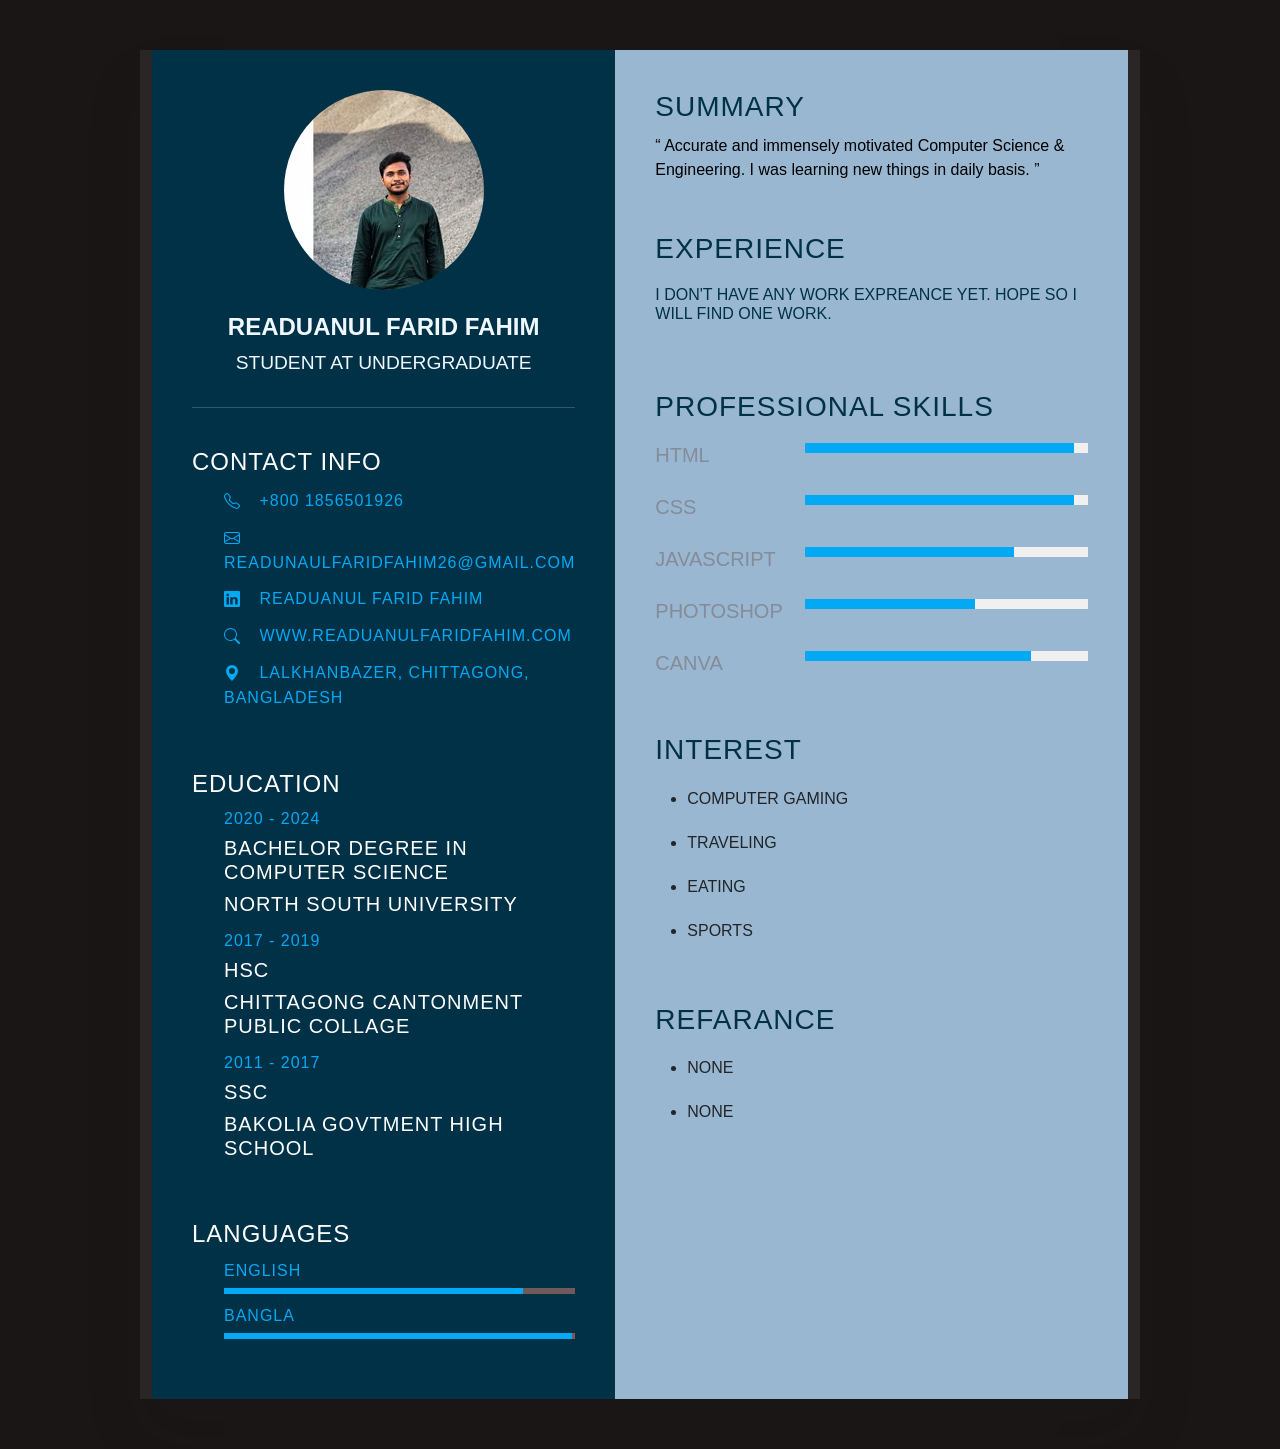
==== CV/CV.html @ 4722f087 "Add files via upload" ====
<!DOCTYPE html>
<html lang="en">

<head>
    <meta charset="UTF-8">
    <meta http-equiv="X-UA-Compatible" content="IE=edge">
    <meta name="viewport" content="width=device-width, initial-scale=1.0">




    <title>CV</title>
    <link href="https://cdn.jsdelivr.net/npm/bootstrap@5.2.0-beta1/dist/css/bootstrap.min.css" rel="stylesheet"
        integrity="sha384-0evHe/X+R7YkIZDRvuzKMRqM+OrBnVFBL6DOitfPri4tjfHxaWutUpFmBp4vmVor" crossorigin="anonymous">


    <link rel="stylesheet" type="text/css" href="Cv.css">



</head>

<body>
    <div class="container">
        <div class="left_side">
            <div class="profileText">
                <div class="imgBx">
                    <img src="rsz_12img_20210526_130032_017.jpg">
                </div>
                <h3>Readuanul Farid Fahim<br><span>Student at Undergraduate </span></h3>
            </div>
            <div class="contactInfo">
                <h4 class="title"> Contact Info</h4>
                <ul>
                    <li>
                        <span class="icon"><svg xmlns="http://www.w3.org/2000/svg" width="16" height="16"
                                fill="currentColor" class="bi bi-telephone" viewBox="0 0 16 16">
                                <path
                                    d="M3.654 1.328a.678.678 0 0 0-1.015-.063L1.605 2.3c-.483.484-.661 1.169-.45 1.77a17.568 17.568 0 0 0 4.168 6.608 17.569 17.569 0 0 0 6.608 4.168c.601.211 1.286.033 1.77-.45l1.034-1.034a.678.678 0 0 0-.063-1.015l-2.307-1.794a.678.678 0 0 0-.58-.122l-2.19.547a1.745 1.745 0 0 1-1.657-.459L5.482 8.062a1.745 1.745 0 0 1-.46-1.657l.548-2.19a.678.678 0 0 0-.122-.58L3.654 1.328zM1.884.511a1.745 1.745 0 0 1 2.612.163L6.29 2.98c.329.423.445.974.315 1.494l-.547 2.19a.678.678 0 0 0 .178.643l2.457 2.457a.678.678 0 0 0 .644.178l2.189-.547a1.745 1.745 0 0 1 1.494.315l2.306 1.794c.829.645.905 1.87.163 2.611l-1.034 1.034c-.74.74-1.846 1.065-2.877.702a18.634 18.634 0 0 1-7.01-4.42 18.634 18.634 0 0 1-4.42-7.009c-.362-1.03-.037-2.137.703-2.877L1.885.511z" />
                            </svg>
                        </span>
                        <span class="text">+800 1856501926</span>
                    </li>
                    <li>
                        <span class="icon"><svg xmlns="http://www.w3.org/2000/svg" width="16" height="16"
                                fill="currentColor" class="bi bi-envelope" viewBox="0 0 16 16">
                                <path
                                    d="M0 4a2 2 0 0 1 2-2h12a2 2 0 0 1 2 2v8a2 2 0 0 1-2 2H2a2 2 0 0 1-2-2V4Zm2-1a1 1 0 0 0-1 1v.217l7 4.2 7-4.2V4a1 1 0 0 0-1-1H2Zm13 2.383-4.708 2.825L15 11.105V5.383Zm-.034 6.876-5.64-3.471L8 9.583l-1.326-.795-5.64 3.47A1 1 0 0 0 2 13h12a1 1 0 0 0 .966-.741ZM1 11.105l4.708-2.897L1 5.383v5.722Z" />
                            </svg></span>
                        <span class="text">readunaulfaridfahim26@gmail.com</span>
                    </li>
                    <li>
                        <span class="icon"><svg xmlns="http://www.w3.org/2000/svg" width="16" height="16"
                                fill="currentColor" class="bi bi-linkedin" viewBox="0 0 16 16">
                                <path
                                    d="M0 1.146C0 .513.526 0 1.175 0h13.65C15.474 0 16 .513 16 1.146v13.708c0 .633-.526 1.146-1.175 1.146H1.175C.526 16 0 15.487 0 14.854V1.146zm4.943 12.248V6.169H2.542v7.225h2.401zm-1.2-8.212c.837 0 1.358-.554 1.358-1.248-.015-.709-.52-1.248-1.342-1.248-.822 0-1.359.54-1.359 1.248 0 .694.521 1.248 1.327 1.248h.016zm4.908 8.212V9.359c0-.216.016-.432.08-.586.173-.431.568-.878 1.232-.878.869 0 1.216.662 1.216 1.634v3.865h2.401V9.25c0-2.22-1.184-3.252-2.764-3.252-1.274 0-1.845.7-2.165 1.193v.025h-.016a5.54 5.54 0 0 1 .016-.025V6.169h-2.4c.03.678 0 7.225 0 7.225h2.4z" />
                            </svg></span>
                        <span class="text">Readuanul Farid Fahim</span>
                    </li>
                    <li>
                        <span class="icon"><svg xmlns="http://www.w3.org/2000/svg" width="16" height="16"
                                fill="currentColor" class="bi bi-search" viewBox="0 0 16 16">
                                <path
                                    d="M11.742 10.344a6.5 6.5 0 1 0-1.397 1.398h-.001c.03.04.062.078.098.115l3.85 3.85a1 1 0 0 0 1.415-1.414l-3.85-3.85a1.007 1.007 0 0 0-.115-.1zM12 6.5a5.5 5.5 0 1 1-11 0 5.5 5.5 0 0 1 11 0z" />
                            </svg></span>
                        <span class="text">www.ReaduanulFaridFahim.com</span>
                    </li>
                    <li>
                        <span class="icon"><svg xmlns="http://www.w3.org/2000/svg" width="16" height="16"
                                fill="currentColor" class="bi bi-geo-alt-fill" viewBox="0 0 16 16">
                                <path
                                    d="M8 16s6-5.686 6-10A6 6 0 0 0 2 6c0 4.314 6 10 6 10zm0-7a3 3 0 1 1 0-6 3 3 0 0 1 0 6z" />
                            </svg></span>
                        <span class="text">LalkhanBazer, Chittagong, Bangladesh </span>
                    </li>
                </ul>
            </div>
            <div class="contactInfo education">
                <h4 class="title">Education</h4>
                <ul>
                    <li>
                        <h6>2020 - 2024</h6>
                        <h5>Bachelor Degree in Computer Science</h5>
                        <h5>North South University </h5>
                    </li>
                    <li>
                        <h6>2017 - 2019</h6>
                        <h5>HSC</h5>
                        <h5>Chittagong Cantonment Public Collage </h5>
                    </li>
                    <li>
                        <h6>2011 - 2017</h6>
                        <h5>SSC</h5>
                        <h5>Bakolia Govtment High School </h5>
                    </li>
                </ul>
            </div>

            <div class="contactInfo language">
                <h4 class="title">Languages</h4>
                <ul>
                    <li>
                        <span class="text">English</span>
                        <span class="percent">
                            <div style="width: 85%;"></div>
                        </span>
                    </li>
                    <li>
                        <span class="text">Bangla</span>
                        <span class="percent">
                            <div style="width: 99%;"></div>
                        </span>
                    </li>
                </ul>
            </div>
        </div>

        <div class="Right_side">
        <div class="about">
            <h3 class="title2">Summary</h3>
            <p>“ Accurate and immensely motivated Computer Science & Engineering. I was learning new things in daily basis. ”</p>
        </div>
        <div class="about">
            <h3 class="title2">Experience</h3>
            <div class="box">
                <div class="year_company">
                    <h6>I don't have any work expreance yet. Hope so i will find one work.</h6>
                    <h6></h6>
                    <p></p>
                </div>
            </div>
        </div>
        <div class="about skills">
            <h3 class="title2"> Professional Skills</h3>
            <div class="box">
                <h5>HTML</h5>
                <div class="percent">
                    <div style="width: 95%;"></div>
                </div>
            </div>
            <div class="box">
                <h5>CSS</h5>
                <div class="percent">
                    <div style="width: 95%;"></div>
                </div>
            </div>
            <div class="box">
                <h5>Javascript</h5>
                <div class="percent">
                    <div style="width: 74%;"></div>
                </div>
            </div>
            <div class="box">
                <h5>Photoshop</h5>
                <div class="percent">
                    <div style="width: 60%;"></div>
                </div>
            </div>
            <div class="box">
                <h5>Canva</h5>
                <div class="percent">
                    <div style="width: 80%;"></div>
                </div>
            </div>
        </div>

        <div class="about interest"> 
            <h3 class="title2">interest</h3>
            <ul>
                <li>Computer Gaming</li>
                <li>Traveling</li>
                <li>Eating</li>
                <li>Sports</li>
            </ul>

        </div>

        <div class="refarence">
            <h3 class="title2"> Refarance</h3>
            <ul>
                <li>none</li>
                <li>none</li>
            </ul>
        </div>

    </div>

    </div>
    </div>
</body>

</html>
---- CV/Cv.css ----
body{
    margin: 0;
    padding: auto;
    box-sizing: border-box;
    font-family: Arial, Helvetica, sans-serif;

    background-color: rgb(26, 22, 22);
    display: flex;
    justify-content: center;
    align-items: center;
    min-height: 100vh;
}
.container{
position: relative;
width: 100%;
max-width: 1000px;
min-height: 1000px ;
background-color: rgb(42, 38, 38);
margin: 50px; 
display:grid;
grid-template-columns: 1fr 2fr;
box-shadow: 0 35px 55px rgba(36, 34, 34, 0.1);

}
.container .left_side{
position: relative;
background: #003147;
padding: 40px;
}
.profileText{
    position: relative;
    display: flex;
    flex-direction: column;
    align-items: center;
    padding-bottom: 20px;
    border-bottom: 1px solid  rgba(255,255,255,0.2);
}
.profileText .imgBx{
position: relative;
width: 200px;
height: 200px;
border-radius: 50%;
overflow: hidden;
}
.profileText .imgBx rsz_12img_20210526_130032_017{

position: absolute;
top: 0;
left: 0;
width: 100%;
height: 100%;
object-fit: cover;
}
.profileText h3 {
    color: aliceblue;
    font-size: 1.5em;
    margin-top: 20px;
    text-transform: uppercase;
    text-align: center;
    font-weight: 600;
    line-height: 1.4em;
}
.profileText h3 span {
    font-size: 0.8em;
    font-weight: 300;

}
.contactInfo{
   padding-top: 40px;
   text-transform: uppercase ;
   letter-spacing: 1px;
   margin-bottom: 20px;
   color: white; 
}
.contactInfo ul {
    position: relative;
}
.contactInfo ul li{
    position: relative;
    list-style: none;
    margin: 10px 0 ;
    cursor: pointer;
}
.contactInfo ul li .icon{
    display: inline-block;
    width: 30px;
    font-size: 18px;
    color: #03a9f4 ;

}
.contactInfo ul li span {
    color: #03a9f4;
    font-weight: 300;
}
.contactInfo.education  li{
margin-bottom: 15px;
}
.contactInfo.education h6{
    color: #03a9f4;
    font-weight: 500; 
}
.contactInfo.education h5:nth-child(2){
    color: #fff;
    font-weight: 500;
}
.contactInfo.education h5{
    color: #fff;
    font-weight: 300;
}
.contactInfo.language .percent
{
position: relative;
width: 100%;
height: 6px;
background: rgb(115, 90, 90);
display: block;
margin-top: 5px;
}
.contactInfo.language .percent div {
    position: absolute;
    top: 0;
    left: 0;
    height: 100%;
    background: #03a9f4;
}

.container .Right_side{
    position: relative;
    background: #99b7d0;
    padding: 40px;
    }
    .about {
        margin-bottom: 50px;
    }
    .about:last-child {
        margin-bottom: 0;
    }
    .title2{
        color: #003147;
        text-transform: uppercase;
        letter-spacing: 1px;
        margin-bottom: 10px;
    }
    p{
        color: black;
    }
    .about .box {
        display: flex;
        flex-direction: row;
        margin: 20px 0;
    }
    .about .box .year_company
    {
      min-width: 150px;  
    }
    .about .box .year_company{
        text-transform: uppercase;
        color: #003147;
        font-weight: 600;
    }
    .about .box .text h5{
        text-transform:  uppercase;
        color: aqua;
        font-size: 16px;
    }
    .skills .box{
       position: relative;
       width: 100%;
       display: grid;
       grid-template-columns: 150px 1fr;
       justify-content: center;
       align-content: center;
       text-transform: uppercase;
    }
    .skills .box h5{
        text-transform: uppercase;
        color: #848c99;
        font-weight: 500;
    }
    .skills .box .percent{
        position: relative;
        width: 100%;
        height: 10px;
        background: #f0f0f0;
    }
    .skills .box .percent div{
        position:absolute;
        top: 0;
        left: 0%;
        height: 100%;
        background: #03a9f4;

    }
    .interest ul
    {
        display: grid;
        
    }
    .interest ul li 
    {    
        text-transform: uppercase;
        font-weight: 500;
        margin: 10px 0;
    }

    .refarence ul{
        display: grid;
        
    }
    .refarence ul li{
        font-weight: 500;
        margin: 10px 0;
        text-transform: uppercase;     
    }

    @media (max-width: 1000px)
    {
        .container
        {
            margin: 10px;
            grid-template-columns: repeat(1,1fr);
        }
        .interest{
            grid-template-columns: repeat(2,1fr);
        }
    }
    @media (max-width:  600px)
    {
       .about .box
       {
        flex-direction: column;
       } 
       .about.box .year_company 
       {
        min-width: 150px;
        margin-bottom: 5px;
       }
    }
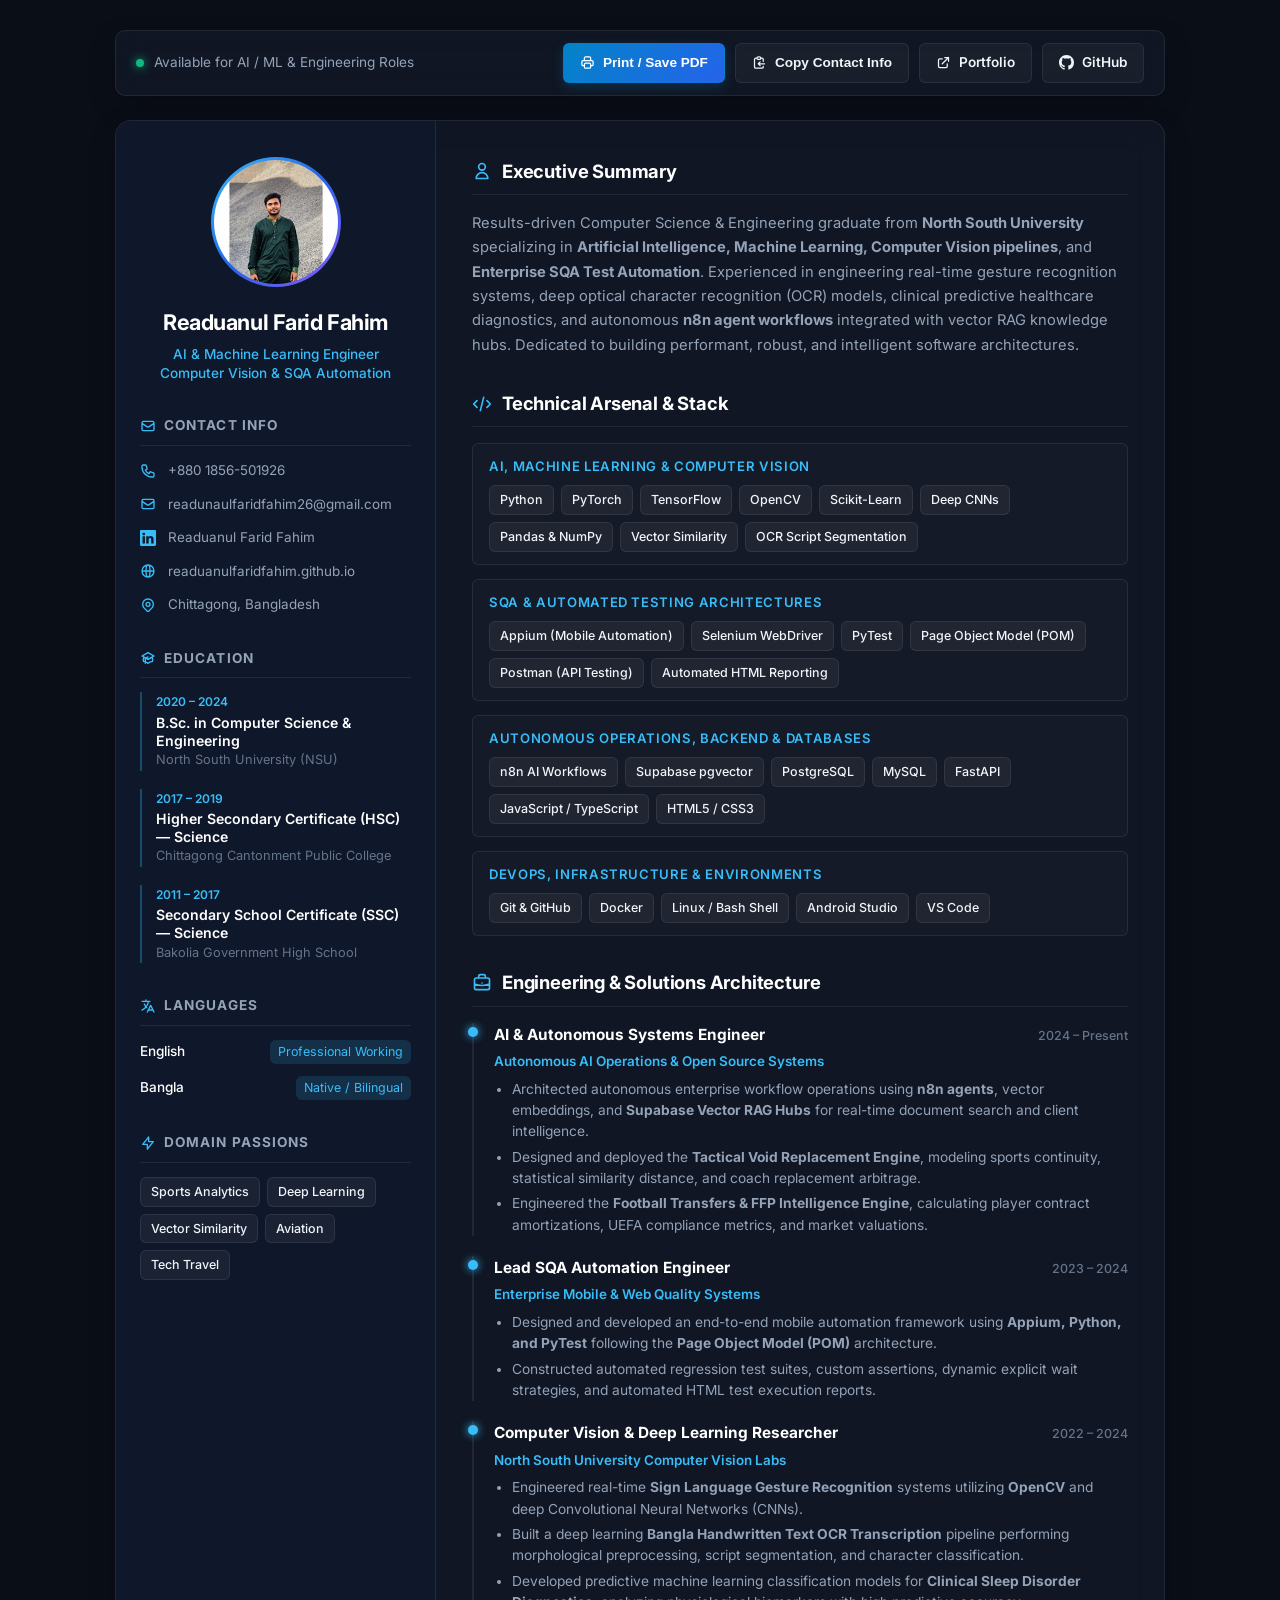
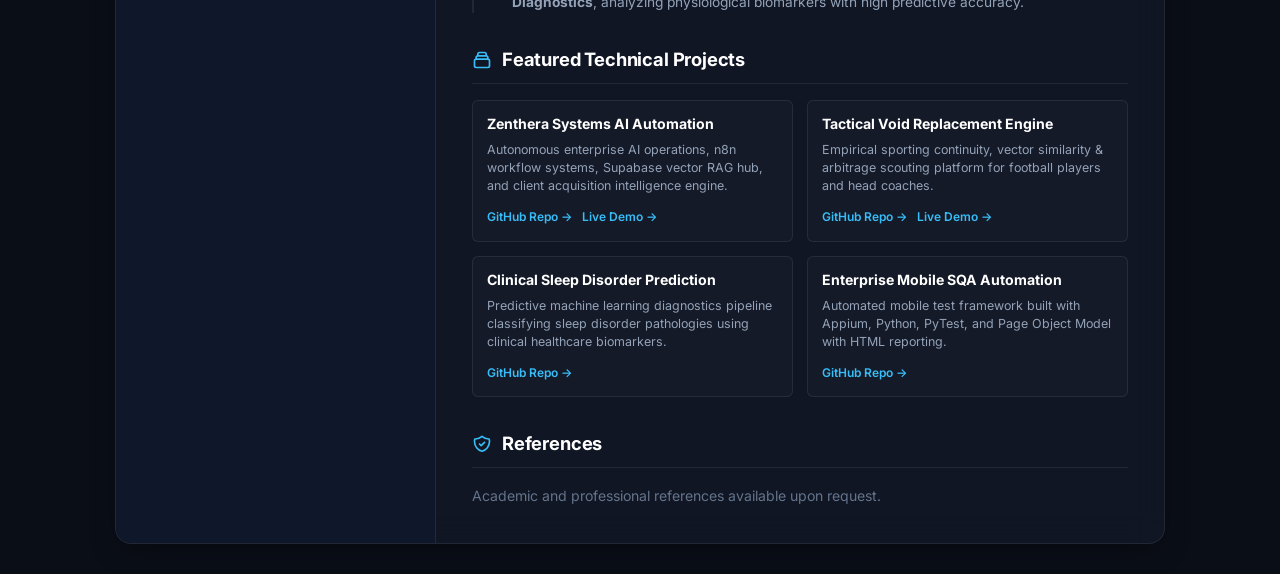
==== commit a3a3490f: "feat(cv): transform curriculum vitae into executive digital resume with glassmorphism, verified cred" ====
--- a/CV/CV.html
+++ b/CV/CV.html
@@ -1,192 +1,396 @@
-<!DOCTYPE html>
-<html lang="en">
-
-<head>
-    <meta charset="UTF-8">
-    <meta http-equiv="X-UA-Compatible" content="IE=edge">
-    <meta name="viewport" content="width=device-width, initial-scale=1.0">
-
-
-
-
-    <title>CV</title>
-    <link href="https://cdn.jsdelivr.net/npm/bootstrap@5.2.0-beta1/dist/css/bootstrap.min.css" rel="stylesheet"
-        integrity="sha384-0evHe/X+R7YkIZDRvuzKMRqM+OrBnVFBL6DOitfPri4tjfHxaWutUpFmBp4vmVor" crossorigin="anonymous">
-
-
-    <link rel="stylesheet" type="text/css" href="Cv.css">
-
-
-
-</head>
-
-<body>
-    <div class="container">
-        <div class="left_side">
-            <div class="profileText">
-                <div class="imgBx">
-                    <img src="rsz_12img_20210526_130032_017.jpg">
-                </div>
-                <h3>Readuanul Farid Fahim<br><span>Student at Undergraduate </span></h3>
-            </div>
-            <div class="contactInfo">
-                <h4 class="title"> Contact Info</h4>
-                <ul>
-                    <li>
-                        <span class="icon"><svg xmlns="http://www.w3.org/2000/svg" width="16" height="16"
-                                fill="currentColor" class="bi bi-telephone" viewBox="0 0 16 16">
-                                <path
-                                    d="M3.654 1.328a.678.678 0 0 0-1.015-.063L1.605 2.3c-.483.484-.661 1.169-.45 1.77a17.568 17.568 0 0 0 4.168 6.608 17.569 17.569 0 0 0 6.608 4.168c.601.211 1.286.033 1.77-.45l1.034-1.034a.678.678 0 0 0-.063-1.015l-2.307-1.794a.678.678 0 0 0-.58-.122l-2.19.547a1.745 1.745 0 0 1-1.657-.459L5.482 8.062a1.745 1.745 0 0 1-.46-1.657l.548-2.19a.678.678 0 0 0-.122-.58L3.654 1.328zM1.884.511a1.745 1.745 0 0 1 2.612.163L6.29 2.98c.329.423.445.974.315 1.494l-.547 2.19a.678.678 0 0 0 .178.643l2.457 2.457a.678.678 0 0 0 .644.178l2.189-.547a1.745 1.745 0 0 1 1.494.315l2.306 1.794c.829.645.905 1.87.163 2.611l-1.034 1.034c-.74.74-1.846 1.065-2.877.702a18.634 18.634 0 0 1-7.01-4.42 18.634 18.634 0 0 1-4.42-7.009c-.362-1.03-.037-2.137.703-2.877L1.885.511z" />
-                            </svg>
-                        </span>
-                        <span class="text">+800 1856501926</span>
-                    </li>
-                    <li>
-                        <span class="icon"><svg xmlns="http://www.w3.org/2000/svg" width="16" height="16"
-                                fill="currentColor" class="bi bi-envelope" viewBox="0 0 16 16">
-                                <path
-                                    d="M0 4a2 2 0 0 1 2-2h12a2 2 0 0 1 2 2v8a2 2 0 0 1-2 2H2a2 2 0 0 1-2-2V4Zm2-1a1 1 0 0 0-1 1v.217l7 4.2 7-4.2V4a1 1 0 0 0-1-1H2Zm13 2.383-4.708 2.825L15 11.105V5.383Zm-.034 6.876-5.64-3.471L8 9.583l-1.326-.795-5.64 3.47A1 1 0 0 0 2 13h12a1 1 0 0 0 .966-.741ZM1 11.105l4.708-2.897L1 5.383v5.722Z" />
-                            </svg></span>
-                        <span class="text">readunaulfaridfahim26@gmail.com</span>
-                    </li>
-                    <li>
-                        <span class="icon"><svg xmlns="http://www.w3.org/2000/svg" width="16" height="16"
-                                fill="currentColor" class="bi bi-linkedin" viewBox="0 0 16 16">
-                                <path
-                                    d="M0 1.146C0 .513.526 0 1.175 0h13.65C15.474 0 16 .513 16 1.146v13.708c0 .633-.526 1.146-1.175 1.146H1.175C.526 16 0 15.487 0 14.854V1.146zm4.943 12.248V6.169H2.542v7.225h2.401zm-1.2-8.212c.837 0 1.358-.554 1.358-1.248-.015-.709-.52-1.248-1.342-1.248-.822 0-1.359.54-1.359 1.248 0 .694.521 1.248 1.327 1.248h.016zm4.908 8.212V9.359c0-.216.016-.432.08-.586.173-.431.568-.878 1.232-.878.869 0 1.216.662 1.216 1.634v3.865h2.401V9.25c0-2.22-1.184-3.252-2.764-3.252-1.274 0-1.845.7-2.165 1.193v.025h-.016a5.54 5.54 0 0 1 .016-.025V6.169h-2.4c.03.678 0 7.225 0 7.225h2.4z" />
-                            </svg></span>
-                        <span class="text">Readuanul Farid Fahim</span>
-                    </li>
-                    <li>
-                        <span class="icon"><svg xmlns="http://www.w3.org/2000/svg" width="16" height="16"
-                                fill="currentColor" class="bi bi-search" viewBox="0 0 16 16">
-                                <path
-                                    d="M11.742 10.344a6.5 6.5 0 1 0-1.397 1.398h-.001c.03.04.062.078.098.115l3.85 3.85a1 1 0 0 0 1.415-1.414l-3.85-3.85a1.007 1.007 0 0 0-.115-.1zM12 6.5a5.5 5.5 0 1 1-11 0 5.5 5.5 0 0 1 11 0z" />
-                            </svg></span>
-                        <span class="text">www.ReaduanulFaridFahim.com</span>
-                    </li>
-                    <li>
-                        <span class="icon"><svg xmlns="http://www.w3.org/2000/svg" width="16" height="16"
-                                fill="currentColor" class="bi bi-geo-alt-fill" viewBox="0 0 16 16">
-                                <path
-                                    d="M8 16s6-5.686 6-10A6 6 0 0 0 2 6c0 4.314 6 10 6 10zm0-7a3 3 0 1 1 0-6 3 3 0 0 1 0 6z" />
-                            </svg></span>
-                        <span class="text">LalkhanBazer, Chittagong, Bangladesh </span>
-                    </li>
-                </ul>
-            </div>
-            <div class="contactInfo education">
-                <h4 class="title">Education</h4>
-                <ul>
-                    <li>
-                        <h6>2020 - 2024</h6>
-                        <h5>Bachelor Degree in Computer Science</h5>
-                        <h5>North South University </h5>
-                    </li>
-                    <li>
-                        <h6>2017 - 2019</h6>
-                        <h5>HSC</h5>
-                        <h5>Chittagong Cantonment Public Collage </h5>
-                    </li>
-                    <li>
-                        <h6>2011 - 2017</h6>
-                        <h5>SSC</h5>
-                        <h5>Bakolia Govtment High School </h5>
-                    </li>
-                </ul>
-            </div>
-
-            <div class="contactInfo language">
-                <h4 class="title">Languages</h4>
-                <ul>
-                    <li>
-                        <span class="text">English</span>
-                        <span class="percent">
-                            <div style="width: 85%;"></div>
-                        </span>
-                    </li>
-                    <li>
-                        <span class="text">Bangla</span>
-                        <span class="percent">
-                            <div style="width: 99%;"></div>
-                        </span>
-                    </li>
-                </ul>
-            </div>
-        </div>
-
-        <div class="Right_side">
-        <div class="about">
-            <h3 class="title2">Summary</h3>
-            <p>“ Accurate and immensely motivated Computer Science & Engineering. I was learning new things in daily basis. ”</p>
-        </div>
-        <div class="about">
-            <h3 class="title2">Experience</h3>
-            <div class="box">
-                <div class="year_company">
-                    <h6>I don't have any work expreance yet. Hope so i will find one work.</h6>
-                    <h6></h6>
-                    <p></p>
-                </div>
-            </div>
-        </div>
-        <div class="about skills">
-            <h3 class="title2"> Professional Skills</h3>
-            <div class="box">
-                <h5>HTML</h5>
-                <div class="percent">
-                    <div style="width: 95%;"></div>
-                </div>
-            </div>
-            <div class="box">
-                <h5>CSS</h5>
-                <div class="percent">
-                    <div style="width: 95%;"></div>
-                </div>
-            </div>
-            <div class="box">
-                <h5>Javascript</h5>
-                <div class="percent">
-                    <div style="width: 74%;"></div>
-                </div>
-            </div>
-            <div class="box">
-                <h5>Photoshop</h5>
-                <div class="percent">
-                    <div style="width: 60%;"></div>
-                </div>
-            </div>
-            <div class="box">
-                <h5>Canva</h5>
-                <div class="percent">
-                    <div style="width: 80%;"></div>
-                </div>
-            </div>
-        </div>
-
-        <div class="about interest"> 
-            <h3 class="title2">interest</h3>
-            <ul>
-                <li>Computer Gaming</li>
-                <li>Traveling</li>
-                <li>Eating</li>
-                <li>Sports</li>
-            </ul>
-
-        </div>
-
-        <div class="refarence">
-            <h3 class="title2"> Refarance</h3>
-            <ul>
-                <li>none</li>
-                <li>none</li>
-            </ul>
-        </div>
-
-    </div>
-
-    </div>
-    </div>
-</body>
-
+<!DOCTYPE html>
+<html lang="en">
+<head>
+    <meta charset="UTF-8">
+    <meta name="viewport" content="width=device-width, initial-scale=1.0">
+    <meta http-equiv="X-UA-Compatible" content="IE=edge">
+    <title>Readuanul Farid Fahim | AI & ML Engineer | Curriculum Vitae</title>
+    
+    <!-- Meta & OpenGraph -->
+    <meta name="description" content="Curriculum Vitae of Readuanul Farid Fahim - AI & Machine Learning Engineer, Deep Learning Architect, and Enterprise SQA Automation Lead.">
+    <meta name="keywords" content="Readuanul Farid Fahim, AI Engineer, Machine Learning, Deep Learning, Computer Vision, SQA Automation, Appium, Python, PyTorch">
+    
+    <!-- Google Fonts: Inter -->
+    <link rel="preconnect" href="https://fonts.googleapis.com">
+    <link rel="preconnect" href="https://fonts.gstatic.com" crossorigin>
+    <link href="https://fonts.googleapis.com/css2?family=Inter:wght@300;400;500;600;700&display=swap" rel="stylesheet">
+    
+    <link rel="stylesheet" href="Cv.css">
+</head>
+<body>
+
+    <!-- Top Action Bar (Hidden on Print) -->
+    <header class="top-action-bar">
+        <div class="action-status">
+            <span class="status-dot"></span>
+            <span>Available for AI / ML &amp; Engineering Roles</span>
+        </div>
+        <div class="action-buttons">
+            <button class="btn btn-primary" onclick="window.print()">
+                <svg xmlns="http://www.w3.org/2000/svg" width="15" height="15" fill="none" viewBox="0 0 24 24" stroke="currentColor">
+                    <path stroke-linecap="round" stroke-linejoin="round" stroke-width="2" d="M17 17h2a2 2 0 002-2v-4a2 2 0 00-2-2H5a2 2 0 00-2 2v4a2 2 0 002 2h2m2 4h6a2 2 0 002-2v-4a2 2 0 00-2-2H9a2 2 0 00-2 2v4a2 2 0 002 2zm8-12V5a2 2 0 00-2-2H9a2 2 0 00-2 2v4h10z" />
+                </svg>
+                Print / Save PDF
+            </button>
+            <button class="btn btn-outline" id="copyContactBtn">
+                <svg xmlns="http://www.w3.org/2000/svg" width="15" height="15" fill="none" viewBox="0 0 24 24" stroke="currentColor">
+                    <path stroke-linecap="round" stroke-linejoin="round" stroke-width="2" d="M8 5H6a2 2 0 00-2 2v12a2 2 0 002 2h10a2 2 0 002-2v-1M8 5a2 2 0 002 2h2a2 2 0 002-2M8 5a2 2 0 012-2h2a2 2 0 012 2m0 0h2a2 2 0 012 2v3m2 4H10m0 0l3-3m-3 3l3 3" />
+                </svg>
+                Copy Contact Info
+            </button>
+            <a href="https://readuanulfaridfahim.github.io/" target="_blank" rel="noopener noreferrer" class="btn btn-outline">
+                <svg xmlns="http://www.w3.org/2000/svg" width="15" height="15" fill="none" viewBox="0 0 24 24" stroke="currentColor">
+                    <path stroke-linecap="round" stroke-linejoin="round" stroke-width="2" d="M10 6H6a2 2 0 00-2 2v10a2 2 0 002 2h10a2 2 0 002-2v-4M14 4h6m0 0v6m0-6L10 14" />
+                </svg>
+                Portfolio
+            </a>
+            <a href="https://github.com/ReaduanulFaridFahim" target="_blank" rel="noopener noreferrer" class="btn btn-outline">
+                <svg xmlns="http://www.w3.org/2000/svg" width="15" height="15" fill="currentColor" viewBox="0 0 16 16">
+                    <path d="M8 0C3.58 0 0 3.58 0 8c0 3.54 2.29 6.53 5.47 7.59.4.07.55-.17.55-.38 0-.19-.01-.82-.01-1.49-2.01.37-2.53-.49-2.69-.94-.09-.23-.48-.94-.82-1.13-.28-.15-.68-.52-.01-.53.63-.01 1.08.58 1.23.82.72 1.21 1.87.87 2.33.66.07-.52.28-.87.51-1.07-1.78-.2-3.64-.89-3.64-3.95 0-.87.31-1.59.82-2.15-.08-.2-.36-1.02.08-2.12 0 0 .67-.21 2.2.82.64-.18 1.32-.27 2-.27.68 0 1.36.09 2 .27 1.53-1.04 2.2-.82 2.2-.82.44 1.1.16 1.92.08 2.12.51.56.82 1.27.82 2.15 0 3.07-1.87 3.75-3.65 3.95.29.25.54.73.54 1.48 0 1.07-.01 1.93-.01 2.2 0 .21.15.46.55.38A8.012 8.012 0 0 0 16 8c0-4.42-3.58-8-8-8z"/>
+                </svg>
+                GitHub
+            </a>
+        </div>
+    </header>
+
+    <!-- Master CV Container -->
+    <main class="cv-container">
+        
+        <!-- ================= Left Sidebar ================= -->
+        <aside class="cv-sidebar">
+            <div class="profile-avatar-block">
+                <div class="avatar-wrapper">
+                    <img src="rsz_12img_20210526_130032_017.jpg" alt="Readuanul Farid Fahim" class="avatar-img" onerror="this.onerror=null; this.src='https://raw.githubusercontent.com/ReaduanulFaridFahim/readuanulfaridfahim.github.io/main/profile.png';">
+                </div>
+                <h1 class="profile-name">Readuanul Farid Fahim</h1>
+                <p class="profile-tagline">AI &amp; Machine Learning Engineer<br>Computer Vision &amp; SQA Automation</p>
+            </div>
+
+            <!-- Contact Information -->
+            <div class="sidebar-section">
+                <h2 class="sidebar-title">
+                    <svg xmlns="http://www.w3.org/2000/svg" width="16" height="16" fill="none" viewBox="0 0 24 24" stroke="currentColor">
+                        <path stroke-linecap="round" stroke-linejoin="round" stroke-width="2" d="M3 8l7.89 5.26a2 2 0 002.22 0L21 8M5 19h14a2 2 0 002-2V7a2 2 0 00-2-2H5a2 2 0 00-2 2v10a2 2 0 002 2z" />
+                    </svg>
+                    Contact Info
+                </h2>
+                <ul class="contact-list">
+                    <li class="contact-item">
+                        <svg xmlns="http://www.w3.org/2000/svg" width="16" height="16" fill="none" viewBox="0 0 24 24" stroke="currentColor">
+                            <path stroke-linecap="round" stroke-linejoin="round" stroke-width="2" d="M3 5a2 2 0 012-2h3.28a1 1 0 01.948.684l1.498 4.493a1 1 0 01-.502 1.21l-2.257 1.13a11.042 11.042 0 005.516 5.516l1.13-2.257a1 1 0 011.21-.502l4.493 1.498a1 1 0 01.684.949V19a2 2 0 01-2 2h-1C9.716 21 3 14.284 3 6V5z" />
+                        </svg>
+                        <a href="tel:+8801856501926">+880 1856-501926</a>
+                    </li>
+                    <li class="contact-item">
+                        <svg xmlns="http://www.w3.org/2000/svg" width="16" height="16" fill="none" viewBox="0 0 24 24" stroke="currentColor">
+                            <path stroke-linecap="round" stroke-linejoin="round" stroke-width="2" d="M3 8l7.89 5.26a2 2 0 002.22 0L21 8M5 19h14a2 2 0 002-2V7a2 2 0 00-2-2H5a2 2 0 00-2 2v10a2 2 0 002 2z" />
+                        </svg>
+                        <a href="mailto:readunaulfaridfahim26@gmail.com">readunaulfaridfahim26@gmail.com</a>
+                    </li>
+                    <li class="contact-item">
+                        <svg xmlns="http://www.w3.org/2000/svg" width="16" height="16" fill="currentColor" viewBox="0 0 16 16">
+                            <path d="M0 1.146C0 .513.526 0 1.175 0h13.65C15.474 0 16 .513 16 1.146v13.708c0 .633-.526 1.146-1.175 1.146H1.175C.526 16 0 15.487 0 14.854V1.146zm4.943 12.248V6.169H2.542v7.225h2.401zm-1.2-8.212c.837 0 1.358-.554 1.358-1.248-.015-.709-.52-1.248-1.342-1.248-.822 0-1.359.54-1.359 1.248 0 .694.521 1.248 1.327 1.248h.016zm4.908 8.212V9.359c0-.216.016-.432.08-.586.173-.431.568-.878 1.232-.878.869 0 1.216.662 1.216 1.634v3.865h2.401V9.25c0-2.22-1.184-3.252-2.764-3.252-1.274 0-1.845.7-2.165 1.193v.025h-.016a5.54 5.54 0 0 1 .016-.025V6.169h-2.4c.03.678 0 7.225 0 7.225h2.4z"/>
+                        </svg>
+                        <a href="https://linkedin.com/in/readuanulfaridfahim" target="_blank" rel="noopener noreferrer">Readuanul Farid Fahim</a>
+                    </li>
+                    <li class="contact-item">
+                        <svg xmlns="http://www.w3.org/2000/svg" width="16" height="16" fill="none" viewBox="0 0 24 24" stroke="currentColor">
+                            <path stroke-linecap="round" stroke-linejoin="round" stroke-width="2" d="M21 12a9 9 0 01-9 9m9-9a9 9 0 00-9-9m9 9H3m9 9a9 9 0 01-9-9m9 9c1.657 0 3-4.03 3-9s-1.343-9-3-9m0 18c-1.657 0-3-4.03-3-9s1.343-9 3-9m-9 9a9 9 0 019-9" />
+                        </svg>
+                        <a href="https://readuanulfaridfahim.github.io/" target="_blank" rel="noopener noreferrer">readuanulfaridfahim.github.io</a>
+                    </li>
+                    <li class="contact-item">
+                        <svg xmlns="http://www.w3.org/2000/svg" width="16" height="16" fill="none" viewBox="0 0 24 24" stroke="currentColor">
+                            <path stroke-linecap="round" stroke-linejoin="round" stroke-width="2" d="M17.657 16.657L13.414 20.9a1.998 1.998 0 01-2.827 0l-4.244-4.243a8 8 0 1111.314 0z" />
+                            <path stroke-linecap="round" stroke-linejoin="round" stroke-width="2" d="M15 11a3 3 0 11-6 0 3 3 0 016 0z" />
+                        </svg>
+                        <span>Chittagong, Bangladesh</span>
+                    </li>
+                </ul>
+            </div>
+
+            <!-- Education -->
+            <div class="sidebar-section">
+                <h2 class="sidebar-title">
+                    <svg xmlns="http://www.w3.org/2000/svg" width="16" height="16" fill="none" viewBox="0 0 24 24" stroke="currentColor">
+                        <path d="M12 14l9-5-9-5-9 5 9 5z" />
+                        <path d="M12 14l6.16-3.422a12.083 12.083 0 01.665 6.479A11.952 11.952 0 0012 20.055a11.952 11.952 0 00-6.824-2.998 12.078 12.078 0 01.665-6.479L12 14z" />
+                        <path stroke-linecap="round" stroke-linejoin="round" stroke-width="2" d="M12 14l9-5-9-5-9 5 9 5zm0 0l6.16-3.422a12.083 12.083 0 01.665 6.479A11.952 11.952 0 0012 20.055a11.952 11.952 0 00-6.824-2.998 12.078 12.078 0 01.665-6.479L12 14zm-4 6v-7.5l4-2.222" />
+                    </svg>
+                    Education
+                </h2>
+                <ul class="education-list">
+                    <li class="edu-item">
+                        <div class="edu-year">2020 – 2024</div>
+                        <div class="edu-degree">B.Sc. in Computer Science &amp; Engineering</div>
+                        <div class="edu-institution">North South University (NSU)</div>
+                    </li>
+                    <li class="edu-item">
+                        <div class="edu-year">2017 – 2019</div>
+                        <div class="edu-degree">Higher Secondary Certificate (HSC) — Science</div>
+                        <div class="edu-institution">Chittagong Cantonment Public College</div>
+                    </li>
+                    <li class="edu-item">
+                        <div class="edu-year">2011 – 2017</div>
+                        <div class="edu-degree">Secondary School Certificate (SSC) — Science</div>
+                        <div class="edu-institution">Bakolia Government High School</div>
+                    </li>
+                </ul>
+            </div>
+
+            <!-- Languages -->
+            <div class="sidebar-section">
+                <h2 class="sidebar-title">
+                    <svg xmlns="http://www.w3.org/2000/svg" width="16" height="16" fill="none" viewBox="0 0 24 24" stroke="currentColor">
+                        <path stroke-linecap="round" stroke-linejoin="round" stroke-width="2" d="M3 5h12M9 3v2m1.048 9.5A18.022 18.022 0 016.412 9m6.088 9h7M11 21l5-10 5 10M12.751 5C11.783 10.77 8.07 15.61 3 18.129" />
+                    </svg>
+                    Languages
+                </h2>
+                <ul class="lang-list">
+                    <li class="lang-item">
+                        <span class="lang-name">English</span>
+                        <span class="lang-level">Professional Working</span>
+                    </li>
+                    <li class="lang-item">
+                        <span class="lang-name">Bangla</span>
+                        <span class="lang-level">Native / Bilingual</span>
+                    </li>
+                </ul>
+            </div>
+
+            <!-- Interests -->
+            <div class="sidebar-section">
+                <h2 class="sidebar-title">
+                    <svg xmlns="http://www.w3.org/2000/svg" width="16" height="16" fill="none" viewBox="0 0 24 24" stroke="currentColor">
+                        <path stroke-linecap="round" stroke-linejoin="round" stroke-width="2" d="M13 10V3L4 14h7v7l9-11h-7z" />
+                    </svg>
+                    Domain Passions
+                </h2>
+                <div class="skill-badges">
+                    <span class="badge">Sports Analytics</span>
+                    <span class="badge">Deep Learning</span>
+                    <span class="badge">Vector Similarity</span>
+                    <span class="badge">Aviation</span>
+                    <span class="badge">Tech Travel</span>
+                </div>
+            </div>
+
+        </aside>
+
+        <!-- ================= Right Content Area ================= -->
+        <section class="cv-content">
+            
+            <!-- Executive Summary -->
+            <div class="content-block">
+                <h2 class="section-title">
+                    <svg xmlns="http://www.w3.org/2000/svg" width="20" height="20" fill="none" viewBox="0 0 24 24" stroke="currentColor">
+                        <path stroke-linecap="round" stroke-linejoin="round" stroke-width="2" d="M16 7a4 4 0 11-8 0 4 4 0 018 0zM12 14a7 7 0 00-7 7h14a7 7 0 00-7-7z" />
+                    </svg>
+                    Executive Summary
+                </h2>
+                <p class="summary-text">
+                    Results-driven Computer Science &amp; Engineering graduate from <b>North South University</b> specializing in <b>Artificial Intelligence, Machine Learning, Computer Vision pipelines</b>, and <b>Enterprise SQA Test Automation</b>. Experienced in engineering real-time gesture recognition systems, deep optical character recognition (OCR) models, clinical predictive healthcare diagnostics, and autonomous <b>n8n agent workflows</b> integrated with vector RAG knowledge hubs. Dedicated to building performant, robust, and intelligent software architectures.
+                </p>
+            </div>
+
+            <!-- Technical Skills Matrix -->
+            <div class="content-block">
+                <h2 class="section-title">
+                    <svg xmlns="http://www.w3.org/2000/svg" width="20" height="20" fill="none" viewBox="0 0 24 24" stroke="currentColor">
+                        <path stroke-linecap="round" stroke-linejoin="round" stroke-width="2" d="M10 20l4-16m4 4l4 4-4 4M6 16l-4-4 4-4" />
+                    </svg>
+                    Technical Arsenal &amp; Stack
+                </h2>
+                <div class="skills-group-container">
+                    <div class="skill-category">
+                        <div class="skill-cat-title">AI, Machine Learning &amp; Computer Vision</div>
+                        <div class="skill-badges">
+                            <span class="badge">Python</span>
+                            <span class="badge">PyTorch</span>
+                            <span class="badge">TensorFlow</span>
+                            <span class="badge">OpenCV</span>
+                            <span class="badge">Scikit-Learn</span>
+                            <span class="badge">Deep CNNs</span>
+                            <span class="badge">Pandas &amp; NumPy</span>
+                            <span class="badge">Vector Similarity</span>
+                            <span class="badge">OCR Script Segmentation</span>
+                        </div>
+                    </div>
+                    <div class="skill-category">
+                        <div class="skill-cat-title">SQA &amp; Automated Testing Architectures</div>
+                        <div class="skill-badges">
+                            <span class="badge">Appium (Mobile Automation)</span>
+                            <span class="badge">Selenium WebDriver</span>
+                            <span class="badge">PyTest</span>
+                            <span class="badge">Page Object Model (POM)</span>
+                            <span class="badge">Postman (API Testing)</span>
+                            <span class="badge">Automated HTML Reporting</span>
+                        </div>
+                    </div>
+                    <div class="skill-category">
+                        <div class="skill-cat-title">Autonomous Operations, Backend &amp; Databases</div>
+                        <div class="skill-badges">
+                            <span class="badge">n8n AI Workflows</span>
+                            <span class="badge">Supabase pgvector</span>
+                            <span class="badge">PostgreSQL</span>
+                            <span class="badge">MySQL</span>
+                            <span class="badge">FastAPI</span>
+                            <span class="badge">JavaScript / TypeScript</span>
+                            <span class="badge">HTML5 / CSS3</span>
+                        </div>
+                    </div>
+                    <div class="skill-category">
+                        <div class="skill-cat-title">DevOps, Infrastructure &amp; Environments</div>
+                        <div class="skill-badges">
+                            <span class="badge">Git &amp; GitHub</span>
+                            <span class="badge">Docker</span>
+                            <span class="badge">Linux / Bash Shell</span>
+                            <span class="badge">Android Studio</span>
+                            <span class="badge">VS Code</span>
+                        </div>
+                    </div>
+                </div>
+            </div>
+
+            <!-- Engineering Experience & Research -->
+            <div class="content-block">
+                <h2 class="section-title">
+                    <svg xmlns="http://www.w3.org/2000/svg" width="20" height="20" fill="none" viewBox="0 0 24 24" stroke="currentColor">
+                        <path stroke-linecap="round" stroke-linejoin="round" stroke-width="2" d="M21 13.255A23.931 23.931 0 0112 15c-3.183 0-6.22-.62-9-1.745M16 6V4a2 2 0 00-2-2h-4a2 2 0 00-2 2v2m4 6h.01M5 20h14a2 2 0 002-2V8a2 2 0 00-2-2H5a2 2 0 00-2 2v10a2 2 0 002 2z" />
+                    </svg>
+                    Engineering &amp; Solutions Architecture
+                </h2>
+                <div class="timeline">
+                    
+                    <div class="timeline-item">
+                        <div class="timeline-header">
+                            <span class="timeline-role">AI &amp; Autonomous Systems Engineer</span>
+                            <span class="timeline-date">2024 – Present</span>
+                        </div>
+                        <div class="timeline-org">Autonomous AI Operations &amp; Open Source Systems</div>
+                        <div class="timeline-body">
+                            <ul>
+                                <li>Architected autonomous enterprise workflow operations using <b>n8n agents</b>, vector embeddings, and <b>Supabase Vector RAG Hubs</b> for real-time document search and client intelligence.</li>
+                                <li>Designed and deployed the <b>Tactical Void Replacement Engine</b>, modeling sports continuity, statistical similarity distance, and coach replacement arbitrage.</li>
+                                <li>Engineered the <b>Football Transfers &amp; FFP Intelligence Engine</b>, calculating player contract amortizations, UEFA compliance metrics, and market valuations.</li>
+                            </ul>
+                        </div>
+                    </div>
+
+                    <div class="timeline-item">
+                        <div class="timeline-header">
+                            <span class="timeline-role">Lead SQA Automation Engineer</span>
+                            <span class="timeline-date">2023 – 2024</span>
+                        </div>
+                        <div class="timeline-org">Enterprise Mobile &amp; Web Quality Systems</div>
+                        <div class="timeline-body">
+                            <ul>
+                                <li>Designed and developed an end-to-end mobile automation framework using <b>Appium, Python, and PyTest</b> following the <b>Page Object Model (POM)</b> architecture.</li>
+                                <li>Constructed automated regression test suites, custom assertions, dynamic explicit wait strategies, and automated HTML test execution reports.</li>
+                            </ul>
+                        </div>
+                    </div>
+
+                    <div class="timeline-item">
+                        <div class="timeline-header">
+                            <span class="timeline-role">Computer Vision &amp; Deep Learning Researcher</span>
+                            <span class="timeline-date">2022 – 2024</span>
+                        </div>
+                        <div class="timeline-org">North South University Computer Vision Labs</div>
+                        <div class="timeline-body">
+                            <ul>
+                                <li>Engineered real-time <b>Sign Language Gesture Recognition</b> systems utilizing <b>OpenCV</b> and deep Convolutional Neural Networks (CNNs).</li>
+                                <li>Built a deep learning <b>Bangla Handwritten Text OCR Transcription</b> pipeline performing morphological preprocessing, script segmentation, and character classification.</li>
+                                <li>Developed predictive machine learning classification models for <b>Clinical Sleep Disorder Diagnostics</b>, analyzing physiological biomarkers with high predictive accuracy.</li>
+                            </ul>
+                        </div>
+                    </div>
+
+                </div>
+            </div>
+
+            <!-- Key Engineered Projects -->
+            <div class="content-block">
+                <h2 class="section-title">
+                    <svg xmlns="http://www.w3.org/2000/svg" width="20" height="20" fill="none" viewBox="0 0 24 24" stroke="currentColor">
+                        <path stroke-linecap="round" stroke-linejoin="round" stroke-width="2" d="M19 11H5m14 0a2 2 0 012 2v6a2 2 0 01-2 2H5a2 2 0 01-2-2v-6a2 2 0 012-2m14 0V9a2 2 0 00-2-2M5 11V9a2 2 0 012-2m0 0V5a2 2 0 012-2h6a2 2 0 012 2v2M7 7h10" />
+                    </svg>
+                    Featured Technical Projects
+                </h2>
+                <div class="projects-grid">
+                    
+                    <div class="project-card">
+                        <h3 class="project-title">Zenthera Systems AI Automation</h3>
+                        <p class="project-desc">Autonomous enterprise AI operations, n8n workflow systems, Supabase vector RAG hub, and client acquisition intelligence engine.</p>
+                        <div class="project-links">
+                            <a href="https://github.com/ReaduanulFaridFahim/Zenthera-Systems-AI-Automation" target="_blank" rel="noopener noreferrer" class="project-link">GitHub Repo →</a>
+                            <a href="https://readuanulfaridfahim.github.io/Zenthera-Systems-AI-Automation/" target="_blank" rel="noopener noreferrer" class="project-link">Live Demo →</a>
+                        </div>
+                    </div>
+
+                    <div class="project-card">
+                        <h3 class="project-title">Tactical Void Replacement Engine</h3>
+                        <p class="project-desc">Empirical sporting continuity, vector similarity &amp; arbitrage scouting platform for football players and head coaches.</p>
+                        <div class="project-links">
+                            <a href="https://github.com/ReaduanulFaridFahim/tactical-void-replacement-engine" target="_blank" rel="noopener noreferrer" class="project-link">GitHub Repo →</a>
+                            <a href="https://readuanulfaridfahim.github.io/tactical-void-replacement-engine/" target="_blank" rel="noopener noreferrer" class="project-link">Live Demo →</a>
+                        </div>
+                    </div>
+
+                    <div class="project-card">
+                        <h3 class="project-title">Clinical Sleep Disorder Prediction</h3>
+                        <p class="project-desc">Predictive machine learning diagnostics pipeline classifying sleep disorder pathologies using clinical healthcare biomarkers.</p>
+                        <div class="project-links">
+                            <a href="https://github.com/ReaduanulFaridFahim/Sleep-Disorder-Predictions-" target="_blank" rel="noopener noreferrer" class="project-link">GitHub Repo →</a>
+                        </div>
+                    </div>
+
+                    <div class="project-card">
+                        <h3 class="project-title">Enterprise Mobile SQA Automation</h3>
+                        <p class="project-desc">Automated mobile test framework built with Appium, Python, PyTest, and Page Object Model with HTML reporting.</p>
+                        <div class="project-links">
+                            <a href="https://github.com/ReaduanulFaridFahim/ABC-Company-Sqa-Assignment" target="_blank" rel="noopener noreferrer" class="project-link">GitHub Repo →</a>
+                        </div>
+                    </div>
+
+                </div>
+            </div>
+
+            <!-- References -->
+            <div class="content-block">
+                <h2 class="section-title">
+                    <svg xmlns="http://www.w3.org/2000/svg" width="20" height="20" fill="none" viewBox="0 0 24 24" stroke="currentColor">
+                        <path stroke-linecap="round" stroke-linejoin="round" stroke-width="2" d="M9 12l2 2 4-4m5.618-4.016A11.955 11.955 0 0112 2.944a11.955 11.955 0 01-8.618 3.04A12.02 12.02 0 003 9c0 5.591 3.824 10.29 9 11.622 5.176-1.332 9-6.03 9-11.622 0-1.042-.133-2.052-.382-3.016z" />
+                    </svg>
+                    References
+                </h2>
+                <p class="summary-text" style="color: var(--text-dim); font-size: 0.88rem;">
+                    Academic and professional references available upon request.
+                </p>
+            </div>
+
+        </section>
+
+    </main>
+
+    <!-- Copy Toast Notification -->
+    <div id="toast" class="toast-notice">Contact info copied to clipboard!</div>
+
+    <!-- Interactive Logic -->
+    <script>
+        document.getElementById('copyContactBtn').addEventListener('click', function() {
+            const contactText = "Readuanul Farid Fahim\nAI & Machine Learning Engineer\nEmail: readunaulfaridfahim26@gmail.com\nPhone: +880 1856-501926\nPortfolio: https://readuanulfaridfahim.github.io/\nGitHub: https://github.com/ReaduanulFaridFahim";
+            navigator.clipboard.writeText(contactText).then(function() {
+                const toast = document.getElementById('toast');
+                toast.classList.add('show');
+                setTimeout(function() {
+                    toast.classList.remove('show');
+                }, 2500);
+            }).catch(function(err) {
+                alert("Email: readunaulfaridfahim26@gmail.com | Phone: +880 1856-501926");
+            });
+        });
+    </script>
+
+</body>
 </html>
--- a/CV/Cv.css
+++ b/CV/Cv.css
@@ -1,239 +1,612 @@
-body{
-    margin: 0;
-    padding: auto;
-    box-sizing: border-box;
-    font-family: Arial, Helvetica, sans-serif;
-
-    background-color: rgb(26, 22, 22);
-    display: flex;
-    justify-content: center;
-    align-items: center;
-    min-height: 100vh;
-}
-.container{
-position: relative;
-width: 100%;
-max-width: 1000px;
-min-height: 1000px ;
-background-color: rgb(42, 38, 38);
-margin: 50px; 
-display:grid;
-grid-template-columns: 1fr 2fr;
-box-shadow: 0 35px 55px rgba(36, 34, 34, 0.1);
-
-}
-.container .left_side{
-position: relative;
-background: #003147;
-padding: 40px;
-}
-.profileText{
-    position: relative;
-    display: flex;
-    flex-direction: column;
-    align-items: center;
-    padding-bottom: 20px;
-    border-bottom: 1px solid  rgba(255,255,255,0.2);
-}
-.profileText .imgBx{
-position: relative;
-width: 200px;
-height: 200px;
-border-radius: 50%;
-overflow: hidden;
-}
-.profileText .imgBx rsz_12img_20210526_130032_017{
-
-position: absolute;
-top: 0;
-left: 0;
-width: 100%;
-height: 100%;
-object-fit: cover;
-}
-.profileText h3 {
-    color: aliceblue;
-    font-size: 1.5em;
-    margin-top: 20px;
-    text-transform: uppercase;
-    text-align: center;
-    font-weight: 600;
-    line-height: 1.4em;
-}
-.profileText h3 span {
-    font-size: 0.8em;
-    font-weight: 300;
-
-}
-.contactInfo{
-   padding-top: 40px;
-   text-transform: uppercase ;
-   letter-spacing: 1px;
-   margin-bottom: 20px;
-   color: white; 
-}
-.contactInfo ul {
-    position: relative;
-}
-.contactInfo ul li{
-    position: relative;
-    list-style: none;
-    margin: 10px 0 ;
-    cursor: pointer;
-}
-.contactInfo ul li .icon{
-    display: inline-block;
-    width: 30px;
-    font-size: 18px;
-    color: #03a9f4 ;
-
-}
-.contactInfo ul li span {
-    color: #03a9f4;
-    font-weight: 300;
-}
-.contactInfo.education  li{
-margin-bottom: 15px;
-}
-.contactInfo.education h6{
-    color: #03a9f4;
-    font-weight: 500; 
-}
-.contactInfo.education h5:nth-child(2){
-    color: #fff;
-    font-weight: 500;
-}
-.contactInfo.education h5{
-    color: #fff;
-    font-weight: 300;
-}
-.contactInfo.language .percent
-{
-position: relative;
-width: 100%;
-height: 6px;
-background: rgb(115, 90, 90);
-display: block;
-margin-top: 5px;
-}
-.contactInfo.language .percent div {
-    position: absolute;
-    top: 0;
-    left: 0;
-    height: 100%;
-    background: #03a9f4;
-}
-
-.container .Right_side{
-    position: relative;
-    background: #99b7d0;
-    padding: 40px;
-    }
-    .about {
-        margin-bottom: 50px;
-    }
-    .about:last-child {
-        margin-bottom: 0;
-    }
-    .title2{
-        color: #003147;
-        text-transform: uppercase;
-        letter-spacing: 1px;
-        margin-bottom: 10px;
-    }
-    p{
-        color: black;
-    }
-    .about .box {
-        display: flex;
-        flex-direction: row;
-        margin: 20px 0;
-    }
-    .about .box .year_company
-    {
-      min-width: 150px;  
-    }
-    .about .box .year_company{
-        text-transform: uppercase;
-        color: #003147;
-        font-weight: 600;
-    }
-    .about .box .text h5{
-        text-transform:  uppercase;
-        color: aqua;
-        font-size: 16px;
-    }
-    .skills .box{
-       position: relative;
-       width: 100%;
-       display: grid;
-       grid-template-columns: 150px 1fr;
-       justify-content: center;
-       align-content: center;
-       text-transform: uppercase;
-    }
-    .skills .box h5{
-        text-transform: uppercase;
-        color: #848c99;
-        font-weight: 500;
-    }
-    .skills .box .percent{
-        position: relative;
-        width: 100%;
-        height: 10px;
-        background: #f0f0f0;
-    }
-    .skills .box .percent div{
-        position:absolute;
-        top: 0;
-        left: 0%;
-        height: 100%;
-        background: #03a9f4;
-
-    }
-    .interest ul
-    {
-        display: grid;
-        
-    }
-    .interest ul li 
-    {    
-        text-transform: uppercase;
-        font-weight: 500;
-        margin: 10px 0;
-    }
-
-    .refarence ul{
-        display: grid;
-        
-    }
-    .refarence ul li{
-        font-weight: 500;
-        margin: 10px 0;
-        text-transform: uppercase;     
-    }
-
-    @media (max-width: 1000px)
-    {
-        .container
-        {
-            margin: 10px;
-            grid-template-columns: repeat(1,1fr);
-        }
-        .interest{
-            grid-template-columns: repeat(2,1fr);
-        }
-    }
-    @media (max-width:  600px)
-    {
-       .about .box
-       {
-        flex-direction: column;
-       } 
-       .about.box .year_company 
-       {
-        min-width: 150px;
-        margin-bottom: 5px;
-       }
-    }
-    +/* ==========================================================================
+   Curriculum Vitae (CV) - Modern Executive Design System
+   Candidate: Readuanul Farid Fahim | AI & ML Engineer
+   ========================================================================== */
+
+:root {
+  --bg-dark: #0a0e17;
+  --bg-card: rgba(18, 24, 38, 0.85);
+  --bg-sidebar: #0f172a;
+  --border-color: rgba(255, 255, 255, 0.08);
+  --border-focus: rgba(56, 189, 248, 0.4);
+  
+  --text-main: #f1f5f9;
+  --text-muted: #94a3b8;
+  --text-dim: #64748b;
+  
+  --cyan-accent: #38bdf8;
+  --cyan-glow: rgba(56, 189, 248, 0.15);
+  --blue-primary: #2563eb;
+  --emerald-accent: #10b981;
+  --purple-accent: #8b5cf6;
+  --amber-accent: #f59e0b;
+  
+  --radius-sm: 6px;
+  --radius-md: 10px;
+  --radius-lg: 16px;
+  --radius-full: 9999px;
+  
+  --shadow-card: 0 10px 30px -10px rgba(0, 0, 0, 0.5);
+  --transition: all 0.25s cubic-bezier(0.4, 0, 0.2, 1);
+}
+
+* {
+  margin: 0;
+  padding: 0;
+  box-sizing: border-box;
+}
+
+body {
+  font-family: 'Inter', -apple-system, BlinkMacSystemFont, "Segoe UI", Roboto, Helvetica, Arial, sans-serif;
+  background-color: var(--bg-dark);
+  color: var(--text-main);
+  line-height: 1.6;
+  min-height: 100vh;
+  display: flex;
+  flex-direction: column;
+  align-items: center;
+  padding: 30px 15px;
+  -webkit-font-smoothing: antialiased;
+}
+
+/* ================= Top Action Bar ================= */
+.top-action-bar {
+  width: 100%;
+  max-width: 1050px;
+  display: flex;
+  justify-content: space-between;
+  align-items: center;
+  margin-bottom: 24px;
+  padding: 12px 20px;
+  background: var(--bg-card);
+  backdrop-filter: blur(12px);
+  border: 1px solid var(--border-color);
+  border-radius: var(--radius-md);
+  box-shadow: var(--shadow-card);
+}
+
+.action-status {
+  display: flex;
+  align-items: center;
+  gap: 10px;
+  font-size: 0.85rem;
+  color: var(--text-muted);
+}
+
+.status-dot {
+  width: 8px;
+  height: 8px;
+  background-color: var(--emerald-accent);
+  border-radius: 50%;
+  box-shadow: 0 0 10px var(--emerald-accent);
+  animation: pulseDot 2s infinite alternate;
+}
+
+@keyframes pulseDot {
+  0% { opacity: 0.5; transform: scale(0.9); }
+  100% { opacity: 1; transform: scale(1.1); }
+}
+
+.action-buttons {
+  display: flex;
+  gap: 10px;
+  flex-wrap: wrap;
+}
+
+.btn {
+  display: inline-flex;
+  align-items: center;
+  gap: 8px;
+  padding: 8px 16px;
+  font-size: 0.85rem;
+  font-weight: 600;
+  border-radius: var(--radius-sm);
+  cursor: pointer;
+  text-decoration: none;
+  transition: var(--transition);
+  border: 1px solid transparent;
+}
+
+.btn-primary {
+  background: linear-gradient(135deg, #0284c7, #2563eb);
+  color: #fff;
+  box-shadow: 0 4px 12px rgba(2, 132, 199, 0.25);
+}
+
+.btn-primary:hover {
+  background: linear-gradient(135deg, #0369a1, #1d4ed8);
+  transform: translateY(-1px);
+  box-shadow: 0 6px 16px rgba(2, 132, 199, 0.35);
+}
+
+.btn-outline {
+  background: rgba(255, 255, 255, 0.04);
+  color: var(--text-main);
+  border-color: var(--border-color);
+}
+
+.btn-outline:hover {
+  background: rgba(255, 255, 255, 0.08);
+  border-color: var(--cyan-accent);
+  color: var(--cyan-accent);
+}
+
+/* ================= Master CV Container ================= */
+.cv-container {
+  width: 100%;
+  max-width: 1050px;
+  background: var(--bg-card);
+  backdrop-filter: blur(16px);
+  border: 1px solid var(--border-color);
+  border-radius: var(--radius-lg);
+  box-shadow: var(--shadow-card);
+  display: grid;
+  grid-template-columns: 320px 1fr;
+  overflow: hidden;
+}
+
+/* ================= Left Sidebar ================= */
+.cv-sidebar {
+  background: var(--bg-sidebar);
+  border-right: 1px solid var(--border-color);
+  padding: 36px 24px;
+  display: flex;
+  flex-direction: column;
+  gap: 32px;
+}
+
+.profile-avatar-block {
+  display: flex;
+  flex-direction: column;
+  align-items: center;
+  text-align: center;
+}
+
+.avatar-wrapper {
+  position: relative;
+  width: 130px;
+  height: 130px;
+  margin-bottom: 18px;
+  border-radius: 50%;
+  padding: 3px;
+  background: linear-gradient(135deg, var(--cyan-accent), var(--blue-primary), var(--purple-accent));
+}
+
+.avatar-img {
+  width: 100%;
+  height: 100%;
+  border-radius: 50%;
+  object-fit: cover;
+  background-color: #1e293b;
+  display: block;
+}
+
+.profile-name {
+  font-size: 1.35rem;
+  font-weight: 700;
+  color: #fff;
+  letter-spacing: -0.02em;
+  margin-bottom: 6px;
+}
+
+.profile-tagline {
+  font-size: 0.85rem;
+  color: var(--cyan-accent);
+  font-weight: 500;
+  line-height: 1.4;
+}
+
+/* Sidebar Section Headers */
+.sidebar-title {
+  font-size: 0.85rem;
+  font-weight: 700;
+  text-transform: uppercase;
+  letter-spacing: 0.08em;
+  color: var(--text-muted);
+  margin-bottom: 14px;
+  padding-bottom: 8px;
+  border-bottom: 1px solid var(--border-color);
+  display: flex;
+  align-items: center;
+  gap: 8px;
+}
+
+.sidebar-title svg {
+  color: var(--cyan-accent);
+}
+
+/* Contact List */
+.contact-list {
+  list-style: none;
+  display: flex;
+  flex-direction: column;
+  gap: 12px;
+}
+
+.contact-item {
+  display: flex;
+  align-items: center;
+  gap: 12px;
+  font-size: 0.84rem;
+  color: var(--text-muted);
+}
+
+.contact-item svg {
+  width: 16px;
+  height: 16px;
+  flex-shrink: 0;
+  color: var(--cyan-accent);
+}
+
+.contact-item a {
+  color: var(--text-muted);
+  text-decoration: none;
+  transition: var(--transition);
+  word-break: break-all;
+}
+
+.contact-item a:hover {
+  color: var(--cyan-accent);
+}
+
+/* Education List */
+.education-list {
+  list-style: none;
+  display: flex;
+  flex-direction: column;
+  gap: 18px;
+}
+
+.edu-item {
+  position: relative;
+  padding-left: 14px;
+  border-left: 2px solid rgba(56, 189, 248, 0.3);
+}
+
+.edu-year {
+  font-size: 0.75rem;
+  font-weight: 600;
+  color: var(--cyan-accent);
+  margin-bottom: 2px;
+}
+
+.edu-degree {
+  font-size: 0.88rem;
+  font-weight: 600;
+  color: #fff;
+  line-height: 1.3;
+}
+
+.edu-institution {
+  font-size: 0.8rem;
+  color: var(--text-dim);
+}
+
+/* Languages */
+.lang-list {
+  list-style: none;
+  display: flex;
+  flex-direction: column;
+  gap: 12px;
+}
+
+.lang-item {
+  display: flex;
+  justify-content: space-between;
+  align-items: center;
+  font-size: 0.85rem;
+}
+
+.lang-name {
+  color: #fff;
+  font-weight: 500;
+}
+
+.lang-level {
+  font-size: 0.78rem;
+  color: var(--cyan-accent);
+  background: var(--cyan-glow);
+  padding: 2px 8px;
+  border-radius: var(--radius-sm);
+}
+
+/* ================= Right Content Area ================= */
+.cv-content {
+  padding: 36px 36px;
+  display: flex;
+  flex-direction: column;
+  gap: 32px;
+}
+
+.section-title {
+  font-size: 1.15rem;
+  font-weight: 700;
+  letter-spacing: -0.01em;
+  color: #fff;
+  margin-bottom: 16px;
+  padding-bottom: 8px;
+  border-bottom: 1px solid var(--border-color);
+  display: flex;
+  align-items: center;
+  gap: 10px;
+}
+
+.section-title svg {
+  color: var(--cyan-accent);
+}
+
+/* Summary Box */
+.summary-text {
+  font-size: 0.92rem;
+  color: var(--text-muted);
+  line-height: 1.65;
+}
+
+/* Skills Grid */
+.skills-group-container {
+  display: flex;
+  flex-direction: column;
+  gap: 14px;
+}
+
+.skill-category {
+  background: rgba(255, 255, 255, 0.02);
+  border: 1px solid var(--border-color);
+  border-radius: var(--radius-sm);
+  padding: 12px 16px;
+}
+
+.skill-cat-title {
+  font-size: 0.82rem;
+  font-weight: 600;
+  color: var(--cyan-accent);
+  margin-bottom: 8px;
+  text-transform: uppercase;
+  letter-spacing: 0.05em;
+}
+
+.skill-badges {
+  display: flex;
+  flex-wrap: wrap;
+  gap: 7px;
+}
+
+.badge {
+  font-size: 0.78rem;
+  font-weight: 500;
+  padding: 4px 10px;
+  border-radius: var(--radius-sm);
+  background: rgba(255, 255, 255, 0.05);
+  color: var(--text-main);
+  border: 1px solid var(--border-color);
+  transition: var(--transition);
+}
+
+.badge:hover {
+  border-color: var(--cyan-accent);
+  background: var(--cyan-glow);
+  color: #fff;
+}
+
+/* Experience Timeline */
+.timeline {
+  display: flex;
+  flex-direction: column;
+  gap: 20px;
+}
+
+.timeline-item {
+  position: relative;
+  padding-left: 20px;
+  border-left: 2px solid var(--border-color);
+}
+
+.timeline-item::before {
+  content: '';
+  position: absolute;
+  top: 4px;
+  left: -6px;
+  width: 10px;
+  height: 10px;
+  border-radius: 50%;
+  background: var(--cyan-accent);
+  box-shadow: 0 0 8px var(--cyan-accent);
+}
+
+.timeline-header {
+  display: flex;
+  justify-content: space-between;
+  align-items: baseline;
+  margin-bottom: 4px;
+  flex-wrap: wrap;
+  gap: 4px;
+}
+
+.timeline-role {
+  font-size: 0.96rem;
+  font-weight: 700;
+  color: #fff;
+}
+
+.timeline-org {
+  font-size: 0.84rem;
+  font-weight: 600;
+  color: var(--cyan-accent);
+}
+
+.timeline-date {
+  font-size: 0.78rem;
+  color: var(--text-dim);
+  font-weight: 500;
+}
+
+.timeline-body {
+  font-size: 0.86rem;
+  color: var(--text-muted);
+  line-height: 1.55;
+  margin-top: 6px;
+}
+
+.timeline-body ul {
+  list-style: disc;
+  margin-left: 18px;
+  display: flex;
+  flex-direction: column;
+  gap: 4px;
+}
+
+/* Featured Projects Grid */
+.projects-grid {
+  display: grid;
+  grid-template-columns: repeat(2, 1fr);
+  gap: 14px;
+}
+
+.project-card {
+  background: rgba(255, 255, 255, 0.02);
+  border: 1px solid var(--border-color);
+  border-radius: var(--radius-sm);
+  padding: 14px;
+  display: flex;
+  flex-direction: column;
+  justify-content: space-between;
+  gap: 8px;
+  transition: var(--transition);
+}
+
+.project-card:hover {
+  border-color: var(--border-focus);
+  transform: translateY(-2px);
+  background: rgba(255, 255, 255, 0.04);
+}
+
+.project-title {
+  font-size: 0.88rem;
+  font-weight: 700;
+  color: #fff;
+  line-height: 1.3;
+}
+
+.project-desc {
+  font-size: 0.78rem;
+  color: var(--text-muted);
+  line-height: 1.45;
+}
+
+.project-links {
+  display: flex;
+  gap: 10px;
+  margin-top: 4px;
+}
+
+.project-link {
+  font-size: 0.75rem;
+  font-weight: 600;
+  color: var(--cyan-accent);
+  text-decoration: none;
+  display: inline-flex;
+  align-items: center;
+  gap: 4px;
+}
+
+.project-link:hover {
+  text-decoration: underline;
+}
+
+/* Toast */
+.toast-notice {
+  position: fixed;
+  bottom: 24px;
+  right: 24px;
+  background: #1e293b;
+  border: 1px solid var(--cyan-accent);
+  color: #fff;
+  padding: 12px 20px;
+  border-radius: var(--radius-sm);
+  font-size: 0.85rem;
+  font-weight: 600;
+  box-shadow: 0 10px 25px rgba(0, 0, 0, 0.5);
+  opacity: 0;
+  transform: translateY(20px);
+  pointer-events: none;
+  transition: all 0.3s cubic-bezier(0.4, 0, 0.2, 1);
+  z-index: 1000;
+}
+
+.toast-notice.show {
+  opacity: 1;
+  transform: translateY(0);
+}
+
+/* ================= Responsive Rules ================= */
+@media (max-width: 900px) {
+  .cv-container {
+    grid-template-columns: 1fr;
+  }
+  .cv-sidebar {
+    border-right: none;
+    border-bottom: 1px solid var(--border-color);
+  }
+  .projects-grid {
+    grid-template-columns: 1fr;
+  }
+}
+
+/* ================= Dedicated Print & PDF Styles ================= */
+@media print {
+  body {
+    background: #fff !important;
+    color: #000 !important;
+    padding: 0 !important;
+    margin: 0 !important;
+  }
+  .top-action-bar, .toast-notice {
+    display: none !important;
+  }
+  .cv-container {
+    max-width: 100% !important;
+    box-shadow: none !important;
+    border: none !important;
+    border-radius: 0 !important;
+    grid-template-columns: 280px 1fr !important;
+    background: #fff !important;
+  }
+  .cv-sidebar {
+    background: #f8fafc !important;
+    border-right: 1px solid #cbd5e1 !important;
+    color: #0f172a !important;
+    padding: 24px 18px !important;
+  }
+  .profile-name {
+    color: #0f172a !important;
+  }
+  .profile-tagline {
+    color: #0284c7 !important;
+  }
+  .sidebar-title, .section-title {
+    color: #0f172a !important;
+    border-bottom-color: #cbd5e1 !important;
+  }
+  .contact-item, .contact-item a, .edu-institution, .summary-text, .timeline-body, .project-desc {
+    color: #334155 !important;
+  }
+  .edu-degree, .lang-name, .timeline-role, .project-title {
+    color: #0f172a !important;
+  }
+  .skill-category, .project-card {
+    background: #f8fafc !important;
+    border: 1px solid #e2e8f0 !important;
+  }
+  .badge {
+    background: #e2e8f0 !important;
+    color: #0f172a !important;
+    border-color: #cbd5e1 !important;
+  }
+  .timeline-item {
+    border-left-color: #cbd5e1 !important;
+  }
+  .timeline-item::before {
+    background: #0284c7 !important;
+    box-shadow: none !important;
+  }
+}
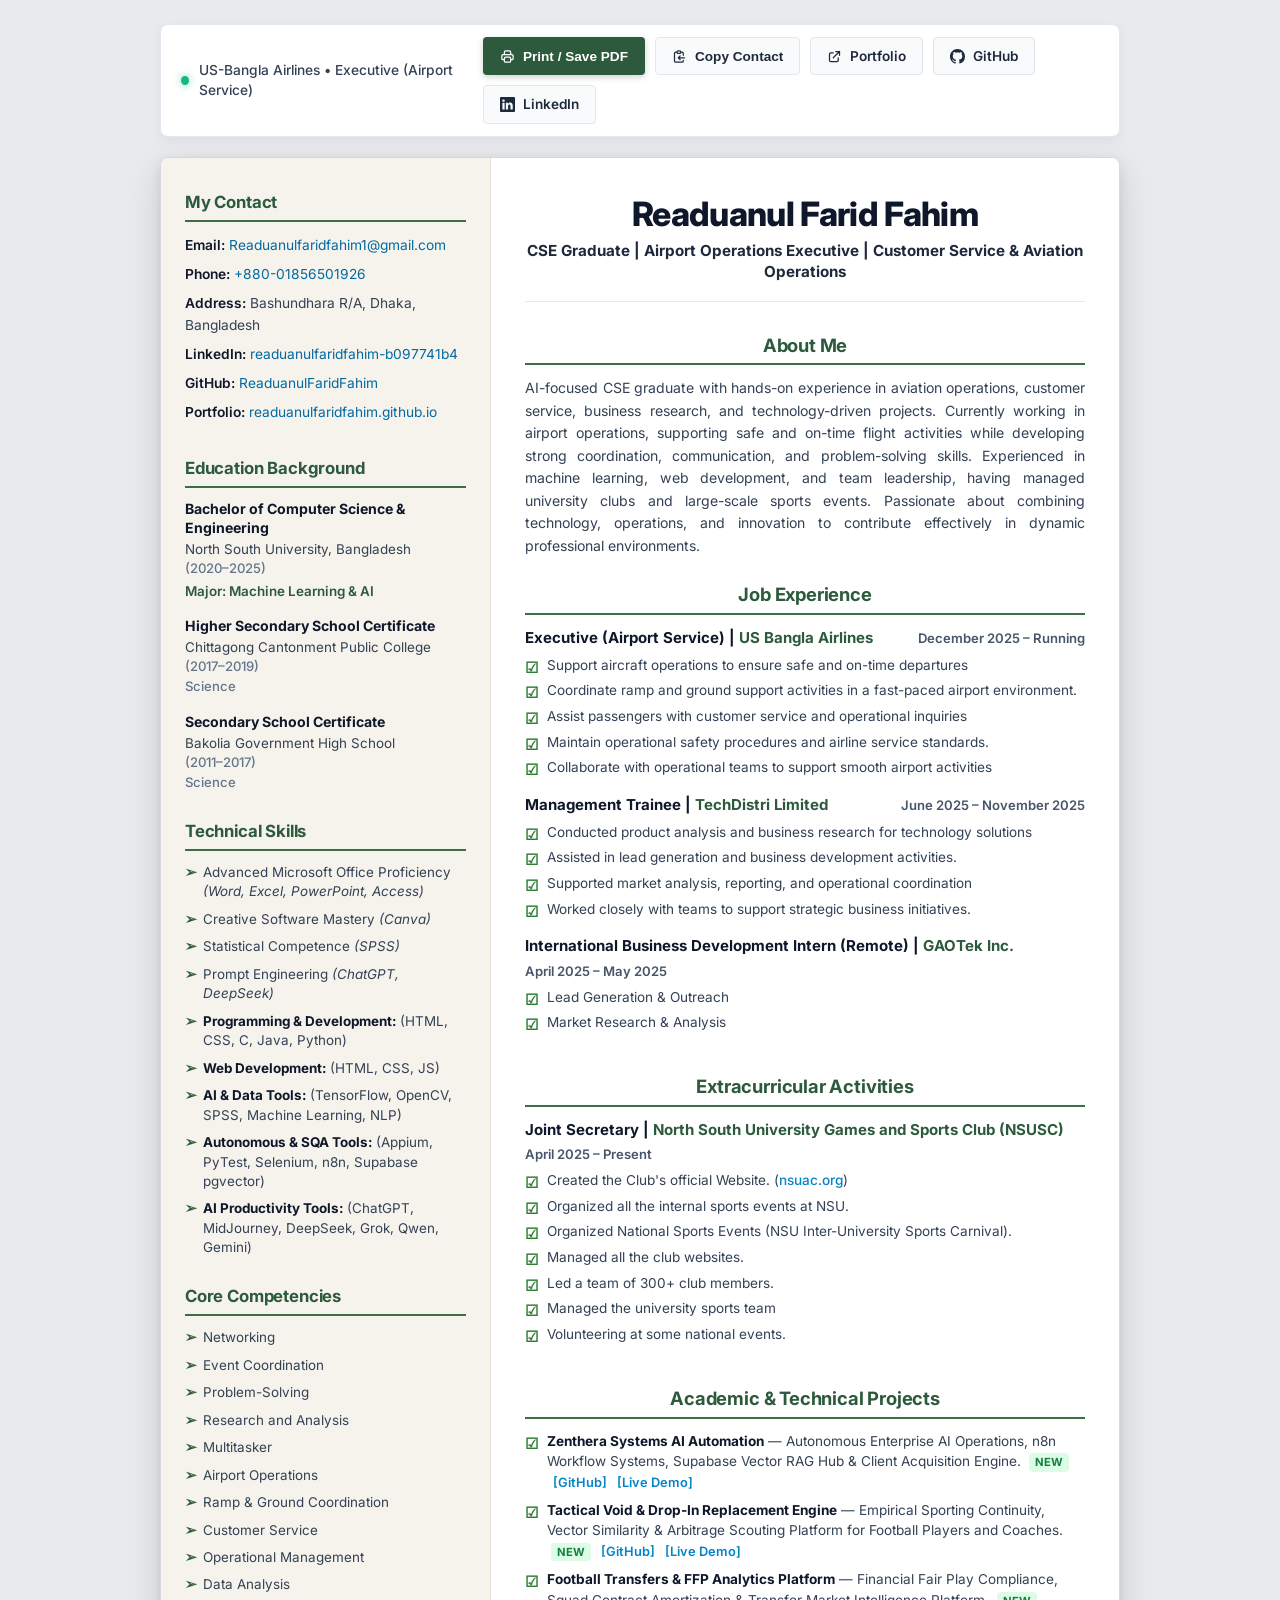
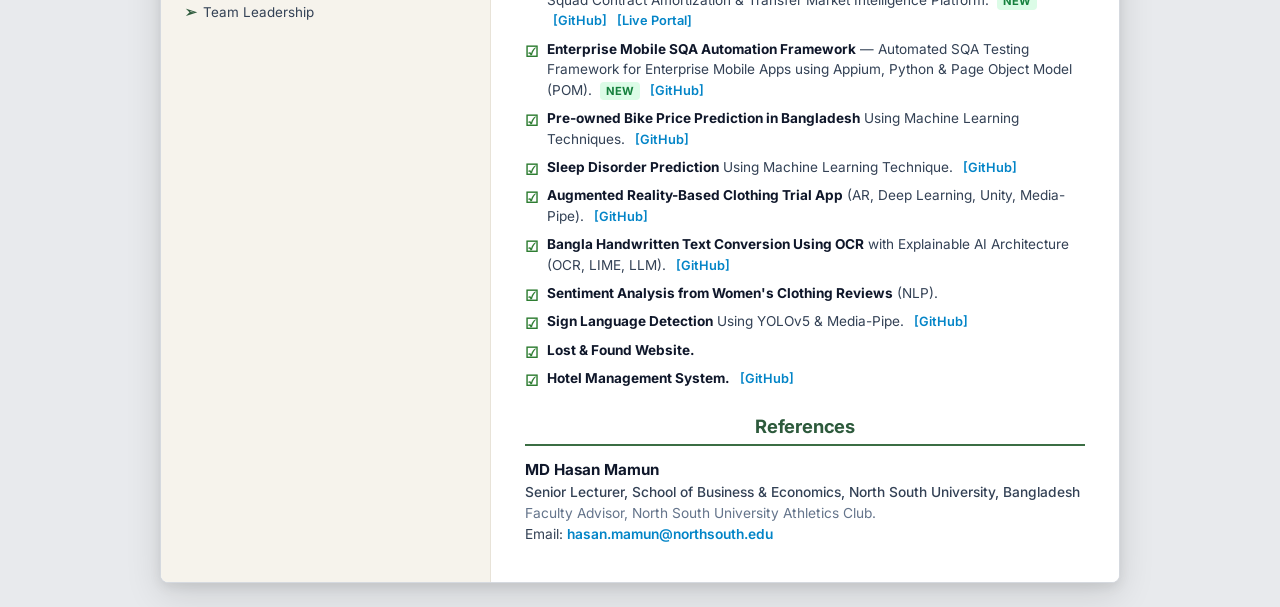
==== commit d2a5dd45: "feat(cv): replicate official CV layout, integrate US-Bangla Airlines and NSUSC roles, and showcase n" ====
--- a/CV/CV.html
+++ b/CV/CV.html
@@ -4,16 +4,16 @@
     <meta charset="UTF-8">
     <meta name="viewport" content="width=device-width, initial-scale=1.0">
     <meta http-equiv="X-UA-Compatible" content="IE=edge">
-    <title>Readuanul Farid Fahim | AI & ML Engineer | Curriculum Vitae</title>
+    <title>Readuanul Farid Fahim | Curriculum Vitae</title>
     
-    <!-- Meta & OpenGraph -->
-    <meta name="description" content="Curriculum Vitae of Readuanul Farid Fahim - AI & Machine Learning Engineer, Deep Learning Architect, and Enterprise SQA Automation Lead.">
-    <meta name="keywords" content="Readuanul Farid Fahim, AI Engineer, Machine Learning, Deep Learning, Computer Vision, SQA Automation, Appium, Python, PyTorch">
+    <!-- Meta tags for professional sharing -->
+    <meta name="description" content="Curriculum Vitae of Readuanul Farid Fahim - CSE Graduate, Airport Operations Executive at US-Bangla Airlines, Machine Learning & SQA Automation Specialist.">
+    <meta name="keywords" content="Readuanul Farid Fahim, US-Bangla Airlines, North South University, Airport Operations, Machine Learning, AI, SQA Automation, NSUSC">
     
     <!-- Google Fonts: Inter -->
     <link rel="preconnect" href="https://fonts.googleapis.com">
     <link rel="preconnect" href="https://fonts.gstatic.com" crossorigin>
-    <link href="https://fonts.googleapis.com/css2?family=Inter:wght@300;400;500;600;700&display=swap" rel="stylesheet">
+    <link href="https://fonts.googleapis.com/css2?family=Inter:wght@400;500;600;700;800&display=swap" rel="stylesheet">
     
     <link rel="stylesheet" href="Cv.css">
 </head>
@@ -23,7 +23,7 @@
     <header class="top-action-bar">
         <div class="action-status">
             <span class="status-dot"></span>
-            <span>Available for AI / ML &amp; Engineering Roles</span>
+            <span>US-Bangla Airlines • Executive (Airport Service)</span>
         </div>
         <div class="action-buttons">
             <button class="btn btn-primary" onclick="window.print()">
@@ -36,7 +36,7 @@
                 <svg xmlns="http://www.w3.org/2000/svg" width="15" height="15" fill="none" viewBox="0 0 24 24" stroke="currentColor">
                     <path stroke-linecap="round" stroke-linejoin="round" stroke-width="2" d="M8 5H6a2 2 0 00-2 2v12a2 2 0 002 2h10a2 2 0 002-2v-1M8 5a2 2 0 002 2h2a2 2 0 002-2M8 5a2 2 0 012-2h2a2 2 0 012 2m0 0h2a2 2 0 012 2v3m2 4H10m0 0l3-3m-3 3l3 3" />
                 </svg>
-                Copy Contact Info
+                Copy Contact
             </button>
             <a href="https://readuanulfaridfahim.github.io/" target="_blank" rel="noopener noreferrer" class="btn btn-outline">
                 <svg xmlns="http://www.w3.org/2000/svg" width="15" height="15" fill="none" viewBox="0 0 24 24" stroke="currentColor">
@@ -50,324 +50,284 @@
                 </svg>
                 GitHub
             </a>
+            <a href="https://www.linkedin.com/in/readuanulfaridfahim-b097741b4/" target="_blank" rel="noopener noreferrer" class="btn btn-outline">
+                <svg xmlns="http://www.w3.org/2000/svg" width="15" height="15" fill="currentColor" viewBox="0 0 16 16">
+                    <path d="M0 1.146C0 .513.526 0 1.175 0h13.65C15.474 0 16 .513 16 1.146v13.708c0 .633-.526 1.146-1.175 1.146H1.175C.526 16 0 15.487 0 14.854V1.146zm4.943 12.248V6.169H2.542v7.225h2.401zm-1.2-8.212c.837 0 1.358-.554 1.358-1.248-.015-.709-.52-1.248-1.342-1.248-.822 0-1.359.54-1.359 1.248 0 .694.521 1.248 1.327 1.248h.016zm4.908 8.212V9.359c0-.216.016-.432.08-.586.173-.431.568-.878 1.232-.878.869 0 1.216.662 1.216 1.634v3.865h2.401V9.25c0-2.22-1.184-3.252-2.764-3.252-1.274 0-1.845.7-2.165 1.193v.025h-.016a5.54 5.54 0 0 1 .016-.025V6.169h-2.4c.03.678 0 7.225 0 7.225h2.4z"/>
+                </svg>
+                LinkedIn
+            </a>
         </div>
     </header>
 
-    <!-- Master CV Container -->
-    <main class="cv-container">
+    <!-- Master CV Sheet -->
+    <main class="cv-sheet">
         
-        <!-- ================= Left Sidebar ================= -->
-        <aside class="cv-sidebar">
-            <div class="profile-avatar-block">
-                <div class="avatar-wrapper">
-                    <img src="rsz_12img_20210526_130032_017.jpg" alt="Readuanul Farid Fahim" class="avatar-img" onerror="this.onerror=null; this.src='https://raw.githubusercontent.com/ReaduanulFaridFahim/readuanulfaridfahim.github.io/main/profile.png';">
-                </div>
-                <h1 class="profile-name">Readuanul Farid Fahim</h1>
-                <p class="profile-tagline">AI &amp; Machine Learning Engineer<br>Computer Vision &amp; SQA Automation</p>
-            </div>
-
-            <!-- Contact Information -->
-            <div class="sidebar-section">
-                <h2 class="sidebar-title">
-                    <svg xmlns="http://www.w3.org/2000/svg" width="16" height="16" fill="none" viewBox="0 0 24 24" stroke="currentColor">
-                        <path stroke-linecap="round" stroke-linejoin="round" stroke-width="2" d="M3 8l7.89 5.26a2 2 0 002.22 0L21 8M5 19h14a2 2 0 002-2V7a2 2 0 00-2-2H5a2 2 0 00-2 2v10a2 2 0 002 2z" />
-                    </svg>
-                    Contact Info
-                </h2>
-                <ul class="contact-list">
-                    <li class="contact-item">
-                        <svg xmlns="http://www.w3.org/2000/svg" width="16" height="16" fill="none" viewBox="0 0 24 24" stroke="currentColor">
-                            <path stroke-linecap="round" stroke-linejoin="round" stroke-width="2" d="M3 5a2 2 0 012-2h3.28a1 1 0 01.948.684l1.498 4.493a1 1 0 01-.502 1.21l-2.257 1.13a11.042 11.042 0 005.516 5.516l1.13-2.257a1 1 0 011.21-.502l4.493 1.498a1 1 0 01.684.949V19a2 2 0 01-2 2h-1C9.716 21 3 14.284 3 6V5z" />
-                        </svg>
-                        <a href="tel:+8801856501926">+880 1856-501926</a>
-                    </li>
-                    <li class="contact-item">
-                        <svg xmlns="http://www.w3.org/2000/svg" width="16" height="16" fill="none" viewBox="0 0 24 24" stroke="currentColor">
-                            <path stroke-linecap="round" stroke-linejoin="round" stroke-width="2" d="M3 8l7.89 5.26a2 2 0 002.22 0L21 8M5 19h14a2 2 0 002-2V7a2 2 0 00-2-2H5a2 2 0 00-2 2v10a2 2 0 002 2z" />
-                        </svg>
-                        <a href="mailto:readunaulfaridfahim26@gmail.com">readunaulfaridfahim26@gmail.com</a>
-                    </li>
-                    <li class="contact-item">
-                        <svg xmlns="http://www.w3.org/2000/svg" width="16" height="16" fill="currentColor" viewBox="0 0 16 16">
-                            <path d="M0 1.146C0 .513.526 0 1.175 0h13.65C15.474 0 16 .513 16 1.146v13.708c0 .633-.526 1.146-1.175 1.146H1.175C.526 16 0 15.487 0 14.854V1.146zm4.943 12.248V6.169H2.542v7.225h2.401zm-1.2-8.212c.837 0 1.358-.554 1.358-1.248-.015-.709-.52-1.248-1.342-1.248-.822 0-1.359.54-1.359 1.248 0 .694.521 1.248 1.327 1.248h.016zm4.908 8.212V9.359c0-.216.016-.432.08-.586.173-.431.568-.878 1.232-.878.869 0 1.216.662 1.216 1.634v3.865h2.401V9.25c0-2.22-1.184-3.252-2.764-3.252-1.274 0-1.845.7-2.165 1.193v.025h-.016a5.54 5.54 0 0 1 .016-.025V6.169h-2.4c.03.678 0 7.225 0 7.225h2.4z"/>
-                        </svg>
-                        <a href="https://linkedin.com/in/readuanulfaridfahim" target="_blank" rel="noopener noreferrer">Readuanul Farid Fahim</a>
-                    </li>
-                    <li class="contact-item">
-                        <svg xmlns="http://www.w3.org/2000/svg" width="16" height="16" fill="none" viewBox="0 0 24 24" stroke="currentColor">
-                            <path stroke-linecap="round" stroke-linejoin="round" stroke-width="2" d="M21 12a9 9 0 01-9 9m9-9a9 9 0 00-9-9m9 9H3m9 9a9 9 0 01-9-9m9 9c1.657 0 3-4.03 3-9s-1.343-9-3-9m0 18c-1.657 0-3-4.03-3-9s1.343-9 3-9m-9 9a9 9 0 019-9" />
-                        </svg>
-                        <a href="https://readuanulfaridfahim.github.io/" target="_blank" rel="noopener noreferrer">readuanulfaridfahim.github.io</a>
-                    </li>
-                    <li class="contact-item">
-                        <svg xmlns="http://www.w3.org/2000/svg" width="16" height="16" fill="none" viewBox="0 0 24 24" stroke="currentColor">
-                            <path stroke-linecap="round" stroke-linejoin="round" stroke-width="2" d="M17.657 16.657L13.414 20.9a1.998 1.998 0 01-2.827 0l-4.244-4.243a8 8 0 1111.314 0z" />
-                            <path stroke-linecap="round" stroke-linejoin="round" stroke-width="2" d="M15 11a3 3 0 11-6 0 3 3 0 016 0z" />
-                        </svg>
-                        <span>Chittagong, Bangladesh</span>
-                    </li>
+        <!-- ================= Left Column ================= -->
+        <aside class="cv-left">
+            
+            <!-- My Contact -->
+            <section class="sidebar-section">
+                <h3 class="sidebar-heading">My Contact</h3>
+                <div class="contact-block">
+                    <div class="contact-row">
+                        <strong>Email:</strong> <a href="mailto:Readuanulfaridfahim1@gmail.com">Readuanulfaridfahim1@gmail.com</a>
+                    </div>
+                    <div class="contact-row">
+                        <strong>Phone:</strong> <a href="tel:+88001856501926">+880-01856501926</a>
+                    </div>
+                    <div class="contact-row">
+                        <strong>Address:</strong> Bashundhara R/A, Dhaka, Bangladesh
+                    </div>
+                    <div class="contact-row">
+                        <strong>LinkedIn:</strong> <a href="https://www.linkedin.com/in/readuanulfaridfahim-b097741b4/" target="_blank" rel="noopener noreferrer">readuanulfaridfahim-b097741b4</a>
+                    </div>
+                    <div class="contact-row">
+                        <strong>GitHub:</strong> <a href="https://github.com/ReaduanulFaridFahim" target="_blank" rel="noopener noreferrer">ReaduanulFaridFahim</a>
+                    </div>
+                    <div class="contact-row">
+                        <strong>Portfolio:</strong> <a href="https://readuanulfaridfahim.github.io/" target="_blank" rel="noopener noreferrer">readuanulfaridfahim.github.io</a>
+                    </div>
+                </div>
+            </section>
+
+            <!-- Education Background -->
+            <section class="sidebar-section">
+                <h3 class="sidebar-heading">Education Background</h3>
+                <div class="edu-group">
+                    <div class="edu-entry">
+                        <h4>Bachelor of Computer Science &amp; Engineering</h4>
+                        <div class="institution">North South University, Bangladesh</div>
+                        <div class="meta">(2020–2025)</div>
+                        <div class="major">Major: Machine Learning &amp; AI</div>
+                    </div>
+                    <div class="edu-entry">
+                        <h4>Higher Secondary School Certificate</h4>
+                        <div class="institution">Chittagong Cantonment Public College</div>
+                        <div class="meta">(2017–2019)</div>
+                        <div class="meta">Science</div>
+                    </div>
+                    <div class="edu-entry">
+                        <h4>Secondary School Certificate</h4>
+                        <div class="institution">Bakolia Government High School</div>
+                        <div class="meta">(2011–2017)</div>
+                        <div class="meta">Science</div>
+                    </div>
+                </div>
+            </section>
+
+            <!-- Technical Skills -->
+            <section class="sidebar-section">
+                <h3 class="sidebar-heading">Technical Skills</h3>
+                <ul class="bullet-list">
+                    <li>Advanced Microsoft Office Proficiency <em>(Word, Excel, PowerPoint, Access)</em></li>
+                    <li>Creative Software Mastery <em>(Canva)</em></li>
+                    <li>Statistical Competence <em>(SPSS)</em></li>
+                    <li>Prompt Engineering <em>(ChatGPT, DeepSeek)</em></li>
+                    <li><strong>Programming &amp; Development:</strong> (HTML, CSS, C, Java, Python)</li>
+                    <li><strong>Web Development:</strong> (HTML, CSS, JS)</li>
+                    <li><strong>AI &amp; Data Tools:</strong> (TensorFlow, OpenCV, SPSS, Machine Learning, NLP)</li>
+                    <li><strong>Autonomous &amp; SQA Tools:</strong> (Appium, PyTest, Selenium, n8n, Supabase pgvector)</li>
+                    <li><strong>AI Productivity Tools:</strong> (ChatGPT, MidJourney, DeepSeek, Grok, Qwen, Gemini)</li>
                 </ul>
-            </div>
-
-            <!-- Education -->
-            <div class="sidebar-section">
-                <h2 class="sidebar-title">
-                    <svg xmlns="http://www.w3.org/2000/svg" width="16" height="16" fill="none" viewBox="0 0 24 24" stroke="currentColor">
-                        <path d="M12 14l9-5-9-5-9 5 9 5z" />
-                        <path d="M12 14l6.16-3.422a12.083 12.083 0 01.665 6.479A11.952 11.952 0 0012 20.055a11.952 11.952 0 00-6.824-2.998 12.078 12.078 0 01.665-6.479L12 14z" />
-                        <path stroke-linecap="round" stroke-linejoin="round" stroke-width="2" d="M12 14l9-5-9-5-9 5 9 5zm0 0l6.16-3.422a12.083 12.083 0 01.665 6.479A11.952 11.952 0 0012 20.055a11.952 11.952 0 00-6.824-2.998 12.078 12.078 0 01.665-6.479L12 14zm-4 6v-7.5l4-2.222" />
-                    </svg>
-                    Education
-                </h2>
-                <ul class="education-list">
-                    <li class="edu-item">
-                        <div class="edu-year">2020 – 2024</div>
-                        <div class="edu-degree">B.Sc. in Computer Science &amp; Engineering</div>
-                        <div class="edu-institution">North South University (NSU)</div>
-                    </li>
-                    <li class="edu-item">
-                        <div class="edu-year">2017 – 2019</div>
-                        <div class="edu-degree">Higher Secondary Certificate (HSC) — Science</div>
-                        <div class="edu-institution">Chittagong Cantonment Public College</div>
-                    </li>
-                    <li class="edu-item">
-                        <div class="edu-year">2011 – 2017</div>
-                        <div class="edu-degree">Secondary School Certificate (SSC) — Science</div>
-                        <div class="edu-institution">Bakolia Government High School</div>
-                    </li>
+            </section>
+
+            <!-- Core Competencies -->
+            <section class="sidebar-section">
+                <h3 class="sidebar-heading">Core Competencies</h3>
+                <ul class="bullet-list">
+                    <li>Networking</li>
+                    <li>Event Coordination</li>
+                    <li>Problem-Solving</li>
+                    <li>Research and Analysis</li>
+                    <li>Multitasker</li>
+                    <li>Airport Operations</li>
+                    <li>Ramp &amp; Ground Coordination</li>
+                    <li>Customer Service</li>
+                    <li>Operational Management</li>
+                    <li>Data Analysis</li>
+                    <li>Team Leadership</li>
                 </ul>
-            </div>
-
-            <!-- Languages -->
-            <div class="sidebar-section">
-                <h2 class="sidebar-title">
-                    <svg xmlns="http://www.w3.org/2000/svg" width="16" height="16" fill="none" viewBox="0 0 24 24" stroke="currentColor">
-                        <path stroke-linecap="round" stroke-linejoin="round" stroke-width="2" d="M3 5h12M9 3v2m1.048 9.5A18.022 18.022 0 016.412 9m6.088 9h7M11 21l5-10 5 10M12.751 5C11.783 10.77 8.07 15.61 3 18.129" />
-                    </svg>
-                    Languages
-                </h2>
-                <ul class="lang-list">
-                    <li class="lang-item">
-                        <span class="lang-name">English</span>
-                        <span class="lang-level">Professional Working</span>
-                    </li>
-                    <li class="lang-item">
-                        <span class="lang-name">Bangla</span>
-                        <span class="lang-level">Native / Bilingual</span>
-                    </li>
-                </ul>
-            </div>
-
-            <!-- Interests -->
-            <div class="sidebar-section">
-                <h2 class="sidebar-title">
-                    <svg xmlns="http://www.w3.org/2000/svg" width="16" height="16" fill="none" viewBox="0 0 24 24" stroke="currentColor">
-                        <path stroke-linecap="round" stroke-linejoin="round" stroke-width="2" d="M13 10V3L4 14h7v7l9-11h-7z" />
-                    </svg>
-                    Domain Passions
-                </h2>
-                <div class="skill-badges">
-                    <span class="badge">Sports Analytics</span>
-                    <span class="badge">Deep Learning</span>
-                    <span class="badge">Vector Similarity</span>
-                    <span class="badge">Aviation</span>
-                    <span class="badge">Tech Travel</span>
-                </div>
-            </div>
+            </section>
 
         </aside>
 
-        <!-- ================= Right Content Area ================= -->
-        <section class="cv-content">
+        <!-- ================= Right Column ================= -->
+        <section class="cv-right">
             
-            <!-- Executive Summary -->
-            <div class="content-block">
-                <h2 class="section-title">
-                    <svg xmlns="http://www.w3.org/2000/svg" width="20" height="20" fill="none" viewBox="0 0 24 24" stroke="currentColor">
-                        <path stroke-linecap="round" stroke-linejoin="round" stroke-width="2" d="M16 7a4 4 0 11-8 0 4 4 0 018 0zM12 14a7 7 0 00-7 7h14a7 7 0 00-7-7z" />
-                    </svg>
-                    Executive Summary
-                </h2>
-                <p class="summary-text">
-                    Results-driven Computer Science &amp; Engineering graduate from <b>North South University</b> specializing in <b>Artificial Intelligence, Machine Learning, Computer Vision pipelines</b>, and <b>Enterprise SQA Test Automation</b>. Experienced in engineering real-time gesture recognition systems, deep optical character recognition (OCR) models, clinical predictive healthcare diagnostics, and autonomous <b>n8n agent workflows</b> integrated with vector RAG knowledge hubs. Dedicated to building performant, robust, and intelligent software architectures.
+            <!-- Hero Header -->
+            <header class="hero-header">
+                <h1 class="candidate-name">Readuanul Farid Fahim</h1>
+                <p class="candidate-subtitle">CSE Graduate | Airport Operations Executive | Customer Service &amp; Aviation Operations</p>
+            </header>
+
+            <!-- About Me -->
+            <section class="main-section">
+                <h2 class="main-heading">About Me</h2>
+                <p class="about-paragraph">
+                    AI-focused CSE graduate with hands-on experience in aviation operations, customer service, business research, and technology-driven projects. Currently working in airport operations, supporting safe and on-time flight activities while developing strong coordination, communication, and problem-solving skills. Experienced in machine learning, web development, and team leadership, having managed university clubs and large-scale sports events. Passionate about combining technology, operations, and innovation to contribute effectively in dynamic professional environments.
                 </p>
-            </div>
-
-            <!-- Technical Skills Matrix -->
-            <div class="content-block">
-                <h2 class="section-title">
-                    <svg xmlns="http://www.w3.org/2000/svg" width="20" height="20" fill="none" viewBox="0 0 24 24" stroke="currentColor">
-                        <path stroke-linecap="round" stroke-linejoin="round" stroke-width="2" d="M10 20l4-16m4 4l4 4-4 4M6 16l-4-4 4-4" />
-                    </svg>
-                    Technical Arsenal &amp; Stack
-                </h2>
-                <div class="skills-group-container">
-                    <div class="skill-category">
-                        <div class="skill-cat-title">AI, Machine Learning &amp; Computer Vision</div>
-                        <div class="skill-badges">
-                            <span class="badge">Python</span>
-                            <span class="badge">PyTorch</span>
-                            <span class="badge">TensorFlow</span>
-                            <span class="badge">OpenCV</span>
-                            <span class="badge">Scikit-Learn</span>
-                            <span class="badge">Deep CNNs</span>
-                            <span class="badge">Pandas &amp; NumPy</span>
-                            <span class="badge">Vector Similarity</span>
-                            <span class="badge">OCR Script Segmentation</span>
-                        </div>
-                    </div>
-                    <div class="skill-category">
-                        <div class="skill-cat-title">SQA &amp; Automated Testing Architectures</div>
-                        <div class="skill-badges">
-                            <span class="badge">Appium (Mobile Automation)</span>
-                            <span class="badge">Selenium WebDriver</span>
-                            <span class="badge">PyTest</span>
-                            <span class="badge">Page Object Model (POM)</span>
-                            <span class="badge">Postman (API Testing)</span>
-                            <span class="badge">Automated HTML Reporting</span>
-                        </div>
-                    </div>
-                    <div class="skill-category">
-                        <div class="skill-cat-title">Autonomous Operations, Backend &amp; Databases</div>
-                        <div class="skill-badges">
-                            <span class="badge">n8n AI Workflows</span>
-                            <span class="badge">Supabase pgvector</span>
-                            <span class="badge">PostgreSQL</span>
-                            <span class="badge">MySQL</span>
-                            <span class="badge">FastAPI</span>
-                            <span class="badge">JavaScript / TypeScript</span>
-                            <span class="badge">HTML5 / CSS3</span>
-                        </div>
-                    </div>
-                    <div class="skill-category">
-                        <div class="skill-cat-title">DevOps, Infrastructure &amp; Environments</div>
-                        <div class="skill-badges">
-                            <span class="badge">Git &amp; GitHub</span>
-                            <span class="badge">Docker</span>
-                            <span class="badge">Linux / Bash Shell</span>
-                            <span class="badge">Android Studio</span>
-                            <span class="badge">VS Code</span>
-                        </div>
-                    </div>
-                </div>
-            </div>
-
-            <!-- Engineering Experience & Research -->
-            <div class="content-block">
-                <h2 class="section-title">
-                    <svg xmlns="http://www.w3.org/2000/svg" width="20" height="20" fill="none" viewBox="0 0 24 24" stroke="currentColor">
-                        <path stroke-linecap="round" stroke-linejoin="round" stroke-width="2" d="M21 13.255A23.931 23.931 0 0112 15c-3.183 0-6.22-.62-9-1.745M16 6V4a2 2 0 00-2-2h-4a2 2 0 00-2 2v2m4 6h.01M5 20h14a2 2 0 002-2V8a2 2 0 00-2-2H5a2 2 0 00-2 2v10a2 2 0 002 2z" />
-                    </svg>
-                    Engineering &amp; Solutions Architecture
-                </h2>
-                <div class="timeline">
+            </section>
+
+            <!-- Job Experience -->
+            <section class="main-section">
+                <h2 class="main-heading">Job Experience</h2>
+                
+                <div class="job-item">
+                    <div class="job-header">
+                        <span class="job-role">Executive (Airport Service) | <span class="job-company">US Bangla Airlines</span></span>
+                        <span class="job-dates">December 2025 – Running</span>
+                    </div>
+                    <ul class="check-list">
+                        <li><span class="check-icon">☑</span> Support aircraft operations to ensure safe and on-time departures</li>
+                        <li><span class="check-icon">☑</span> Coordinate ramp and ground support activities in a fast-paced airport environment.</li>
+                        <li><span class="check-icon">☑</span> Assist passengers with customer service and operational inquiries</li>
+                        <li><span class="check-icon">☑</span> Maintain operational safety procedures and airline service standards.</li>
+                        <li><span class="check-icon">☑</span> Collaborate with operational teams to support smooth airport activities</li>
+                    </ul>
+                </div>
+
+                <div class="job-item">
+                    <div class="job-header">
+                        <span class="job-role">Management Trainee | <span class="job-company">TechDistri Limited</span></span>
+                        <span class="job-dates">June 2025 – November 2025</span>
+                    </div>
+                    <ul class="check-list">
+                        <li><span class="check-icon">☑</span> Conducted product analysis and business research for technology solutions</li>
+                        <li><span class="check-icon">☑</span> Assisted in lead generation and business development activities.</li>
+                        <li><span class="check-icon">☑</span> Supported market analysis, reporting, and operational coordination</li>
+                        <li><span class="check-icon">☑</span> Worked closely with teams to support strategic business initiatives.</li>
+                    </ul>
+                </div>
+
+                <div class="job-item">
+                    <div class="job-header">
+                        <span class="job-role">International Business Development Intern (Remote) | <span class="job-company">GAOTek Inc.</span></span>
+                        <span class="job-dates">April 2025 – May 2025</span>
+                    </div>
+                    <ul class="check-list">
+                        <li><span class="check-icon">☑</span> Lead Generation &amp; Outreach</li>
+                        <li><span class="check-icon">☑</span> Market Research &amp; Analysis</li>
+                    </ul>
+                </div>
+            </section>
+
+            <!-- Extracurricular Activities -->
+            <section class="main-section">
+                <h2 class="main-heading">Extracurricular Activities</h2>
+                <div class="job-item">
+                    <div class="job-header">
+                        <span class="job-role">Joint Secretary | <span class="job-company">North South University Games and Sports Club (NSUSC)</span></span>
+                        <span class="job-dates">April 2025 – Present</span>
+                    </div>
+                    <ul class="check-list">
+                        <li><span class="check-icon">☑</span> Created the Club's official Website. (<a href="https://nsuac.org" target="_blank" rel="noopener noreferrer">nsuac.org</a>)</li>
+                        <li><span class="check-icon">☑</span> Organized all the internal sports events at NSU.</li>
+                        <li><span class="check-icon">☑</span> Organized National Sports Events (NSU Inter-University Sports Carnival).</li>
+                        <li><span class="check-icon">☑</span> Managed all the club websites.</li>
+                        <li><span class="check-icon">☑</span> Led a team of 300+ club members.</li>
+                        <li><span class="check-icon">☑</span> Managed the university sports team</li>
+                        <li><span class="check-icon">☑</span> Volunteering at some national events.</li>
+                    </ul>
+                </div>
+            </section>
+
+            <!-- Academic & Technical Projects (Including Newly Engineered Projects) -->
+            <section class="main-section">
+                <h2 class="main-heading">Academic &amp; Technical Projects</h2>
+                <div class="projects-container">
                     
-                    <div class="timeline-item">
-                        <div class="timeline-header">
-                            <span class="timeline-role">AI &amp; Autonomous Systems Engineer</span>
-                            <span class="timeline-date">2024 – Present</span>
-                        </div>
-                        <div class="timeline-org">Autonomous AI Operations &amp; Open Source Systems</div>
-                        <div class="timeline-body">
-                            <ul>
-                                <li>Architected autonomous enterprise workflow operations using <b>n8n agents</b>, vector embeddings, and <b>Supabase Vector RAG Hubs</b> for real-time document search and client intelligence.</li>
-                                <li>Designed and deployed the <b>Tactical Void Replacement Engine</b>, modeling sports continuity, statistical similarity distance, and coach replacement arbitrage.</li>
-                                <li>Engineered the <b>Football Transfers &amp; FFP Intelligence Engine</b>, calculating player contract amortizations, UEFA compliance metrics, and market valuations.</li>
-                            </ul>
-                        </div>
-                    </div>
-
-                    <div class="timeline-item">
-                        <div class="timeline-header">
-                            <span class="timeline-role">Lead SQA Automation Engineer</span>
-                            <span class="timeline-date">2023 – 2024</span>
-                        </div>
-                        <div class="timeline-org">Enterprise Mobile &amp; Web Quality Systems</div>
-                        <div class="timeline-body">
-                            <ul>
-                                <li>Designed and developed an end-to-end mobile automation framework using <b>Appium, Python, and PyTest</b> following the <b>Page Object Model (POM)</b> architecture.</li>
-                                <li>Constructed automated regression test suites, custom assertions, dynamic explicit wait strategies, and automated HTML test execution reports.</li>
-                            </ul>
-                        </div>
-                    </div>
-
-                    <div class="timeline-item">
-                        <div class="timeline-header">
-                            <span class="timeline-role">Computer Vision &amp; Deep Learning Researcher</span>
-                            <span class="timeline-date">2022 – 2024</span>
-                        </div>
-                        <div class="timeline-org">North South University Computer Vision Labs</div>
-                        <div class="timeline-body">
-                            <ul>
-                                <li>Engineered real-time <b>Sign Language Gesture Recognition</b> systems utilizing <b>OpenCV</b> and deep Convolutional Neural Networks (CNNs).</li>
-                                <li>Built a deep learning <b>Bangla Handwritten Text OCR Transcription</b> pipeline performing morphological preprocessing, script segmentation, and character classification.</li>
-                                <li>Developed predictive machine learning classification models for <b>Clinical Sleep Disorder Diagnostics</b>, analyzing physiological biomarkers with high predictive accuracy.</li>
-                            </ul>
-                        </div>
-                    </div>
-
-                </div>
-            </div>
-
-            <!-- Key Engineered Projects -->
-            <div class="content-block">
-                <h2 class="section-title">
-                    <svg xmlns="http://www.w3.org/2000/svg" width="20" height="20" fill="none" viewBox="0 0 24 24" stroke="currentColor">
-                        <path stroke-linecap="round" stroke-linejoin="round" stroke-width="2" d="M19 11H5m14 0a2 2 0 012 2v6a2 2 0 01-2 2H5a2 2 0 01-2-2v-6a2 2 0 012-2m14 0V9a2 2 0 00-2-2M5 11V9a2 2 0 012-2m0 0V5a2 2 0 012-2h6a2 2 0 012 2v2M7 7h10" />
-                    </svg>
-                    Featured Technical Projects
-                </h2>
-                <div class="projects-grid">
-                    
-                    <div class="project-card">
-                        <h3 class="project-title">Zenthera Systems AI Automation</h3>
-                        <p class="project-desc">Autonomous enterprise AI operations, n8n workflow systems, Supabase vector RAG hub, and client acquisition intelligence engine.</p>
-                        <div class="project-links">
-                            <a href="https://github.com/ReaduanulFaridFahim/Zenthera-Systems-AI-Automation" target="_blank" rel="noopener noreferrer" class="project-link">GitHub Repo →</a>
-                            <a href="https://readuanulfaridfahim.github.io/Zenthera-Systems-AI-Automation/" target="_blank" rel="noopener noreferrer" class="project-link">Live Demo →</a>
-                        </div>
-                    </div>
-
-                    <div class="project-card">
-                        <h3 class="project-title">Tactical Void Replacement Engine</h3>
-                        <p class="project-desc">Empirical sporting continuity, vector similarity &amp; arbitrage scouting platform for football players and head coaches.</p>
-                        <div class="project-links">
-                            <a href="https://github.com/ReaduanulFaridFahim/tactical-void-replacement-engine" target="_blank" rel="noopener noreferrer" class="project-link">GitHub Repo →</a>
-                            <a href="https://readuanulfaridfahim.github.io/tactical-void-replacement-engine/" target="_blank" rel="noopener noreferrer" class="project-link">Live Demo →</a>
-                        </div>
-                    </div>
-
-                    <div class="project-card">
-                        <h3 class="project-title">Clinical Sleep Disorder Prediction</h3>
-                        <p class="project-desc">Predictive machine learning diagnostics pipeline classifying sleep disorder pathologies using clinical healthcare biomarkers.</p>
-                        <div class="project-links">
-                            <a href="https://github.com/ReaduanulFaridFahim/Sleep-Disorder-Predictions-" target="_blank" rel="noopener noreferrer" class="project-link">GitHub Repo →</a>
-                        </div>
-                    </div>
-
-                    <div class="project-card">
-                        <h3 class="project-title">Enterprise Mobile SQA Automation</h3>
-                        <p class="project-desc">Automated mobile test framework built with Appium, Python, PyTest, and Page Object Model with HTML reporting.</p>
-                        <div class="project-links">
-                            <a href="https://github.com/ReaduanulFaridFahim/ABC-Company-Sqa-Assignment" target="_blank" rel="noopener noreferrer" class="project-link">GitHub Repo →</a>
-                        </div>
-                    </div>
-
-                </div>
-            </div>
+                    <!-- New Flagship Engineering Projects -->
+                    <div class="project-entry">
+                        <span class="check-icon">☑</span>
+                        <strong>Zenthera Systems AI Automation</strong> — Autonomous Enterprise AI Operations, n8n Workflow Systems, Supabase Vector RAG Hub &amp; Client Acquisition Engine.
+                        <span class="tag-new">NEW</span>
+                        <a href="https://github.com/ReaduanulFaridFahim/Zenthera-Systems-AI-Automation" target="_blank" rel="noopener noreferrer">[GitHub]</a>
+                        <a href="https://readuanulfaridfahim.github.io/Zenthera-Systems-AI-Automation/" target="_blank" rel="noopener noreferrer">[Live Demo]</a>
+                    </div>
+
+                    <div class="project-entry">
+                        <span class="check-icon">☑</span>
+                        <strong>Tactical Void &amp; Drop-In Replacement Engine</strong> — Empirical Sporting Continuity, Vector Similarity &amp; Arbitrage Scouting Platform for Football Players and Coaches.
+                        <span class="tag-new">NEW</span>
+                        <a href="https://github.com/ReaduanulFaridFahim/tactical-void-replacement-engine" target="_blank" rel="noopener noreferrer">[GitHub]</a>
+                        <a href="https://readuanulfaridfahim.github.io/tactical-void-replacement-engine/" target="_blank" rel="noopener noreferrer">[Live Demo]</a>
+                    </div>
+
+                    <div class="project-entry">
+                        <span class="check-icon">☑</span>
+                        <strong>Football Transfers &amp; FFP Analytics Platform</strong> — Financial Fair Play Compliance, Squad Contract Amortization &amp; Transfer Market Intelligence Platform.
+                        <span class="tag-new">NEW</span>
+                        <a href="https://github.com/ReaduanulFaridFahim/football-transfers-ffp" target="_blank" rel="noopener noreferrer">[GitHub]</a>
+                        <a href="https://readuanulfaridfahim.github.io/football-transfers-ffp/" target="_blank" rel="noopener noreferrer">[Live Portal]</a>
+                    </div>
+
+                    <div class="project-entry">
+                        <span class="check-icon">☑</span>
+                        <strong>Enterprise Mobile SQA Automation Framework</strong> — Automated SQA Testing Framework for Enterprise Mobile Apps using Appium, Python &amp; Page Object Model (POM).
+                        <span class="tag-new">NEW</span>
+                        <a href="https://github.com/ReaduanulFaridFahim/ABC-Company-Sqa-Assignment" target="_blank" rel="noopener noreferrer">[GitHub]</a>
+                    </div>
+
+                    <!-- Core Academic Projects from Official CV -->
+                    <div class="project-entry">
+                        <span class="check-icon">☑</span>
+                        <strong>Pre-owned Bike Price Prediction in Bangladesh</strong> Using Machine Learning Techniques.
+                        <a href="https://github.com/ReaduanulFaridFahim/Pre-Owned-Bike-Price-Prediction" target="_blank" rel="noopener noreferrer">[GitHub]</a>
+                    </div>
+
+                    <div class="project-entry">
+                        <span class="check-icon">☑</span>
+                        <strong>Sleep Disorder Prediction</strong> Using Machine Learning Technique.
+                        <a href="https://github.com/ReaduanulFaridFahim/Sleep-Disorder-Predictions-" target="_blank" rel="noopener noreferrer">[GitHub]</a>
+                    </div>
+
+                    <div class="project-entry">
+                        <span class="check-icon">☑</span>
+                        <strong>Augmented Reality-Based Clothing Trial App</strong> (AR, Deep Learning, Unity, Media-Pipe).
+                        <a href="https://github.com/ReaduanulFaridFahim/Augmented-Reality-Based-Clothing-Trial-App" target="_blank" rel="noopener noreferrer">[GitHub]</a>
+                    </div>
+
+                    <div class="project-entry">
+                        <span class="check-icon">☑</span>
+                        <strong>Bangla Handwritten Text Conversion Using OCR</strong> with Explainable AI Architecture (OCR, LIME, LLM).
+                        <a href="https://github.com/ReaduanulFaridFahim/-Bangla-Handwritten-Text-Conversion-Using-Optical-Character-Recognition-" target="_blank" rel="noopener noreferrer">[GitHub]</a>
+                    </div>
+
+                    <div class="project-entry">
+                        <span class="check-icon">☑</span>
+                        <strong>Sentiment Analysis from Women's Clothing Reviews</strong> (NLP).
+                    </div>
+
+                    <div class="project-entry">
+                        <span class="check-icon">☑</span>
+                        <strong>Sign Language Detection</strong> Using YOLOv5 &amp; Media-Pipe.
+                        <a href="https://github.com/ReaduanulFaridFahim/Sign-Language-Detection" target="_blank" rel="noopener noreferrer">[GitHub]</a>
+                    </div>
+
+                    <div class="project-entry">
+                        <span class="check-icon">☑</span>
+                        <strong>Lost &amp; Found Website.</strong>
+                    </div>
+
+                    <div class="project-entry">
+                        <span class="check-icon">☑</span>
+                        <strong>Hotel Management System.</strong>
+                        <a href="https://github.com/ReaduanulFaridFahim/Hotel-Management-System-" target="_blank" rel="noopener noreferrer">[GitHub]</a>
+                    </div>
+
+                </div>
+            </section>
 
             <!-- References -->
-            <div class="content-block">
-                <h2 class="section-title">
-                    <svg xmlns="http://www.w3.org/2000/svg" width="20" height="20" fill="none" viewBox="0 0 24 24" stroke="currentColor">
-                        <path stroke-linecap="round" stroke-linejoin="round" stroke-width="2" d="M9 12l2 2 4-4m5.618-4.016A11.955 11.955 0 0112 2.944a11.955 11.955 0 01-8.618 3.04A12.02 12.02 0 003 9c0 5.591 3.824 10.29 9 11.622 5.176-1.332 9-6.03 9-11.622 0-1.042-.133-2.052-.382-3.016z" />
-                    </svg>
-                    References
-                </h2>
-                <p class="summary-text" style="color: var(--text-dim); font-size: 0.88rem;">
-                    Academic and professional references available upon request.
-                </p>
-            </div>
+            <section class="main-section">
+                <h2 class="main-heading">References</h2>
+                <div class="ref-block">
+                    <div class="ref-name">MD Hasan Mamun</div>
+                    <div class="ref-title">Senior Lecturer, School of Business &amp; Economics, North South University, Bangladesh</div>
+                    <div class="ref-dept">Faculty Advisor, North South University Athletics Club.</div>
+                    <div class="ref-email">Email: <a href="mailto:hasan.mamun@northsouth.edu">hasan.mamun@northsouth.edu</a></div>
+                </div>
+            </section>
 
         </section>
 
@@ -376,18 +336,18 @@
     <!-- Copy Toast Notification -->
     <div id="toast" class="toast-notice">Contact info copied to clipboard!</div>
 
-    <!-- Interactive Logic -->
+    <!-- Interactive Script -->
     <script>
         document.getElementById('copyContactBtn').addEventListener('click', function() {
-            const contactText = "Readuanul Farid Fahim\nAI & Machine Learning Engineer\nEmail: readunaulfaridfahim26@gmail.com\nPhone: +880 1856-501926\nPortfolio: https://readuanulfaridfahim.github.io/\nGitHub: https://github.com/ReaduanulFaridFahim";
-            navigator.clipboard.writeText(contactText).then(function() {
+            const text = "Readuanul Farid Fahim\nCSE Graduate | Airport Operations Executive\nUS Bangla Airlines\nEmail: Readuanulfaridfahim1@gmail.com\nPhone: +880-01856501926\nAddress: Bashundhara R/A, Dhaka, Bangladesh\nLinkedIn: https://www.linkedin.com/in/readuanulfaridfahim-b097741b4/\nPortfolio: https://readuanulfaridfahim.github.io/";
+            navigator.clipboard.writeText(text).then(function() {
                 const toast = document.getElementById('toast');
                 toast.classList.add('show');
                 setTimeout(function() {
                     toast.classList.remove('show');
                 }, 2500);
-            }).catch(function(err) {
-                alert("Email: readunaulfaridfahim26@gmail.com | Phone: +880 1856-501926");
+            }).catch(function() {
+                alert("Email: Readuanulfaridfahim1@gmail.com | Phone: +880-01856501926");
             });
         });
     </script>
--- a/CV/Cv.css
+++ b/CV/Cv.css
@@ -1,33 +1,32 @@
 /* ==========================================================================
-   Curriculum Vitae (CV) - Modern Executive Design System
-   Candidate: Readuanul Farid Fahim | AI & ML Engineer
+   Curriculum Vitae (CV) - Executive Professional Theme
+   Faithfully matching candidate's official CV layout with modern polish
+   Candidate: Readuanul Farid Fahim
    ========================================================================== */
 
 :root {
-  --bg-dark: #0a0e17;
-  --bg-card: rgba(18, 24, 38, 0.85);
-  --bg-sidebar: #0f172a;
-  --border-color: rgba(255, 255, 255, 0.08);
-  --border-focus: rgba(56, 189, 248, 0.4);
+  --bg-page: #e8eaed;
+  --bg-cv-left: #f6f3ec;
+  --bg-cv-right: #ffffff;
   
-  --text-main: #f1f5f9;
-  --text-muted: #94a3b8;
-  --text-dim: #64748b;
+  --primary-green: #2d5a3c;
+  --green-border: #3b6e44;
+  --green-icon: #2e7d32;
   
-  --cyan-accent: #38bdf8;
-  --cyan-glow: rgba(56, 189, 248, 0.15);
-  --blue-primary: #2563eb;
-  --emerald-accent: #10b981;
-  --purple-accent: #8b5cf6;
-  --amber-accent: #f59e0b;
+  --text-primary: #1e293b;
+  --text-dark: #0f172a;
+  --text-secondary: #334155;
+  --text-muted: #64748b;
   
-  --radius-sm: 6px;
-  --radius-md: 10px;
-  --radius-lg: 16px;
-  --radius-full: 9999px;
+  --border-light: #e2e8f0;
+  --border-sidebar: #e8e3d8;
   
-  --shadow-card: 0 10px 30px -10px rgba(0, 0, 0, 0.5);
-  --transition: all 0.25s cubic-bezier(0.4, 0, 0.2, 1);
+  --radius-sm: 4px;
+  --radius-md: 8px;
+  --radius-lg: 12px;
+  
+  --shadow-sheet: 0 12px 36px rgba(0, 0, 0, 0.12), 0 4px 12px rgba(0, 0, 0, 0.08);
+  --transition: all 0.2s ease-in-out;
 }
 
 * {
@@ -37,53 +36,53 @@
 }
 
 body {
-  font-family: 'Inter', -apple-system, BlinkMacSystemFont, "Segoe UI", Roboto, Helvetica, Arial, sans-serif;
-  background-color: var(--bg-dark);
-  color: var(--text-main);
-  line-height: 1.6;
+  font-family: 'Inter', -apple-system, BlinkMacSystemFont, "Segoe UI", Roboto, Arial, sans-serif;
+  background-color: var(--bg-page);
+  color: var(--text-primary);
+  line-height: 1.5;
   min-height: 100vh;
   display: flex;
   flex-direction: column;
   align-items: center;
-  padding: 30px 15px;
+  padding: 24px 16px;
   -webkit-font-smoothing: antialiased;
 }
 
 /* ================= Top Action Bar ================= */
 .top-action-bar {
   width: 100%;
-  max-width: 1050px;
+  max-width: 960px;
   display: flex;
   justify-content: space-between;
   align-items: center;
-  margin-bottom: 24px;
+  margin-bottom: 20px;
   padding: 12px 20px;
-  background: var(--bg-card);
-  backdrop-filter: blur(12px);
-  border: 1px solid var(--border-color);
+  background: #ffffff;
+  border: 1px solid var(--border-light);
   border-radius: var(--radius-md);
-  box-shadow: var(--shadow-card);
+  box-shadow: 0 4px 12px rgba(0, 0, 0, 0.05);
 }
 
 .action-status {
   display: flex;
   align-items: center;
   gap: 10px;
-  font-size: 0.85rem;
-  color: var(--text-muted);
+  font-size: 0.86rem;
+  font-weight: 500;
+  color: var(--text-secondary);
 }
 
 .status-dot {
-  width: 8px;
-  height: 8px;
-  background-color: var(--emerald-accent);
+  width: 9px;
+  height: 9px;
+  background-color: #10b981;
   border-radius: 50%;
-  box-shadow: 0 0 10px var(--emerald-accent);
+  box-shadow: 0 0 8px rgba(16, 185, 129, 0.6);
   animation: pulseDot 2s infinite alternate;
 }
 
 @keyframes pulseDot {
-  0% { opacity: 0.5; transform: scale(0.9); }
+  0% { opacity: 0.6; transform: scale(0.9); }
   100% { opacity: 1; transform: scale(1.1); }
 }
 
@@ -108,409 +107,354 @@
 }
 
 .btn-primary {
-  background: linear-gradient(135deg, #0284c7, #2563eb);
-  color: #fff;
-  box-shadow: 0 4px 12px rgba(2, 132, 199, 0.25);
+  background: var(--primary-green);
+  color: #ffffff;
+  box-shadow: 0 2px 6px rgba(45, 90, 60, 0.25);
 }
 
 .btn-primary:hover {
-  background: linear-gradient(135deg, #0369a1, #1d4ed8);
+  background: #234830;
+  box-shadow: 0 4px 10px rgba(45, 90, 60, 0.35);
   transform: translateY(-1px);
-  box-shadow: 0 6px 16px rgba(2, 132, 199, 0.35);
 }
 
 .btn-outline {
-  background: rgba(255, 255, 255, 0.04);
-  color: var(--text-main);
-  border-color: var(--border-color);
+  background: #f8fafc;
+  color: var(--text-primary);
+  border-color: var(--border-light);
 }
 
 .btn-outline:hover {
-  background: rgba(255, 255, 255, 0.08);
-  border-color: var(--cyan-accent);
-  color: var(--cyan-accent);
-}
-
-/* ================= Master CV Container ================= */
-.cv-container {
+  background: #f1f5f9;
+  border-color: var(--primary-green);
+  color: var(--primary-green);
+}
+
+/* ================= Master CV Sheet ================= */
+.cv-sheet {
   width: 100%;
-  max-width: 1050px;
-  background: var(--bg-card);
-  backdrop-filter: blur(16px);
-  border: 1px solid var(--border-color);
-  border-radius: var(--radius-lg);
-  box-shadow: var(--shadow-card);
+  max-width: 960px;
+  background: #ffffff;
+  border-radius: var(--radius-md);
+  box-shadow: var(--shadow-sheet);
   display: grid;
-  grid-template-columns: 320px 1fr;
+  grid-template-columns: 330px 1fr;
   overflow: hidden;
-}
-
-/* ================= Left Sidebar ================= */
-.cv-sidebar {
-  background: var(--bg-sidebar);
-  border-right: 1px solid var(--border-color);
-  padding: 36px 24px;
-  display: flex;
-  flex-direction: column;
-  gap: 32px;
-}
-
-.profile-avatar-block {
-  display: flex;
-  flex-direction: column;
-  align-items: center;
+  border: 1px solid #d5d9df;
+}
+
+/* ================= Left Column (Linen/Sand Background) ================= */
+.cv-left {
+  background-color: var(--bg-cv-left);
+  border-right: 1px solid var(--border-sidebar);
+  padding: 32px 24px;
+  display: flex;
+  flex-direction: column;
+  gap: 26px;
+}
+
+.sidebar-heading {
+  color: var(--primary-green);
+  font-size: 1.05rem;
+  font-weight: 700;
+  border-bottom: 2px solid var(--green-border);
+  padding-bottom: 5px;
+  margin-bottom: 12px;
+  letter-spacing: -0.01em;
+}
+
+/* Contact List */
+.contact-block {
+  font-size: 0.86rem;
+  color: var(--text-secondary);
+  line-height: 1.6;
+}
+
+.contact-row {
+  margin-bottom: 7px;
+}
+
+.contact-row strong {
+  color: var(--text-dark);
+  font-weight: 600;
+}
+
+.contact-row a {
+  color: #0369a1;
+  text-decoration: none;
+  word-break: break-all;
+  transition: var(--transition);
+}
+
+.contact-row a:hover {
+  text-decoration: underline;
+  color: var(--primary-green);
+}
+
+/* Education Items */
+.edu-group {
+  display: flex;
+  flex-direction: column;
+  gap: 16px;
+}
+
+.edu-entry h4 {
+  font-size: 0.88rem;
+  font-weight: 700;
+  color: var(--text-dark);
+  line-height: 1.3;
+}
+
+.edu-entry .institution {
+  font-size: 0.84rem;
+  color: var(--text-secondary);
+  margin-top: 2px;
+}
+
+.edu-entry .meta {
+  font-size: 0.82rem;
+  color: var(--text-muted);
+  font-weight: 500;
+}
+
+.edu-entry .major {
+  font-size: 0.84rem;
+  font-weight: 600;
+  color: var(--primary-green);
+  margin-top: 2px;
+}
+
+/* Technical Skills & Competencies Lists */
+.bullet-list {
+  list-style: none;
+  display: flex;
+  flex-direction: column;
+  gap: 8px;
+  font-size: 0.84rem;
+  color: var(--text-secondary);
+}
+
+.bullet-list li {
+  position: relative;
+  padding-left: 18px;
+  line-height: 1.45;
+}
+
+.bullet-list li::before {
+  content: '➢';
+  position: absolute;
+  left: 0;
+  color: var(--primary-green);
+  font-size: 0.85rem;
+  font-weight: bold;
+}
+
+.bullet-list strong {
+  color: var(--text-dark);
+}
+
+/* ================= Right Column (White Background) ================= */
+.cv-right {
+  background-color: var(--bg-cv-right);
+  padding: 36px 34px;
+  display: flex;
+  flex-direction: column;
+  gap: 24px;
+}
+
+/* Header Section */
+.hero-header {
   text-align: center;
-}
-
-.avatar-wrapper {
-  position: relative;
-  width: 130px;
-  height: 130px;
-  margin-bottom: 18px;
-  border-radius: 50%;
-  padding: 3px;
-  background: linear-gradient(135deg, var(--cyan-accent), var(--blue-primary), var(--purple-accent));
-}
-
-.avatar-img {
-  width: 100%;
-  height: 100%;
-  border-radius: 50%;
-  object-fit: cover;
-  background-color: #1e293b;
-  display: block;
-}
-
-.profile-name {
-  font-size: 1.35rem;
-  font-weight: 700;
-  color: #fff;
+  border-bottom: 1px solid var(--border-light);
+  padding-bottom: 18px;
+  margin-bottom: 6px;
+}
+
+.candidate-name {
+  font-size: 2.1rem;
+  font-weight: 800;
+  color: var(--text-dark);
   letter-spacing: -0.02em;
-  margin-bottom: 6px;
-}
-
-.profile-tagline {
-  font-size: 0.85rem;
-  color: var(--cyan-accent);
-  font-weight: 500;
+  line-height: 1.2;
+}
+
+.candidate-subtitle {
+  font-size: 0.95rem;
+  font-weight: 700;
+  color: #1e293b;
+  margin-top: 6px;
   line-height: 1.4;
 }
 
-/* Sidebar Section Headers */
-.sidebar-title {
-  font-size: 0.85rem;
-  font-weight: 700;
-  text-transform: uppercase;
-  letter-spacing: 0.08em;
-  color: var(--text-muted);
-  margin-bottom: 14px;
-  padding-bottom: 8px;
-  border-bottom: 1px solid var(--border-color);
-  display: flex;
-  align-items: center;
-  gap: 8px;
-}
-
-.sidebar-title svg {
-  color: var(--cyan-accent);
-}
-
-/* Contact List */
-.contact-list {
-  list-style: none;
-  display: flex;
-  flex-direction: column;
-  gap: 12px;
-}
-
-.contact-item {
-  display: flex;
-  align-items: center;
-  gap: 12px;
-  font-size: 0.84rem;
-  color: var(--text-muted);
-}
-
-.contact-item svg {
-  width: 16px;
-  height: 16px;
-  flex-shrink: 0;
-  color: var(--cyan-accent);
-}
-
-.contact-item a {
-  color: var(--text-muted);
-  text-decoration: none;
-  transition: var(--transition);
-  word-break: break-all;
-}
-
-.contact-item a:hover {
-  color: var(--cyan-accent);
-}
-
-/* Education List */
-.education-list {
-  list-style: none;
-  display: flex;
-  flex-direction: column;
-  gap: 18px;
-}
-
-.edu-item {
-  position: relative;
-  padding-left: 14px;
-  border-left: 2px solid rgba(56, 189, 248, 0.3);
-}
-
-.edu-year {
-  font-size: 0.75rem;
-  font-weight: 600;
-  color: var(--cyan-accent);
-  margin-bottom: 2px;
-}
-
-.edu-degree {
+/* Right Section Headers */
+.main-heading {
+  color: var(--primary-green);
+  font-size: 1.15rem;
+  font-weight: 700;
+  border-bottom: 2px solid var(--green-border);
+  padding-bottom: 4px;
+  margin-bottom: 12px;
+  text-align: center;
+  letter-spacing: -0.01em;
+}
+
+.main-heading.left-aligned {
+  text-align: left;
+}
+
+/* About Me Paragraph */
+.about-paragraph {
   font-size: 0.88rem;
-  font-weight: 600;
-  color: #fff;
-  line-height: 1.3;
-}
-
-.edu-institution {
-  font-size: 0.8rem;
-  color: var(--text-dim);
-}
-
-/* Languages */
-.lang-list {
-  list-style: none;
-  display: flex;
-  flex-direction: column;
-  gap: 12px;
-}
-
-.lang-item {
-  display: flex;
-  justify-content: space-between;
-  align-items: center;
-  font-size: 0.85rem;
-}
-
-.lang-name {
-  color: #fff;
-  font-weight: 500;
-}
-
-.lang-level {
-  font-size: 0.78rem;
-  color: var(--cyan-accent);
-  background: var(--cyan-glow);
-  padding: 2px 8px;
-  border-radius: var(--radius-sm);
-}
-
-/* ================= Right Content Area ================= */
-.cv-content {
-  padding: 36px 36px;
-  display: flex;
-  flex-direction: column;
-  gap: 32px;
-}
-
-.section-title {
-  font-size: 1.15rem;
-  font-weight: 700;
-  letter-spacing: -0.01em;
-  color: #fff;
+  color: var(--text-secondary);
+  line-height: 1.6;
+  text-align: justify;
+}
+
+/* Experience Items */
+.job-item {
   margin-bottom: 16px;
-  padding-bottom: 8px;
-  border-bottom: 1px solid var(--border-color);
-  display: flex;
-  align-items: center;
-  gap: 10px;
-}
-
-.section-title svg {
-  color: var(--cyan-accent);
-}
-
-/* Summary Box */
-.summary-text {
-  font-size: 0.92rem;
-  color: var(--text-muted);
-  line-height: 1.65;
-}
-
-/* Skills Grid */
-.skills-group-container {
-  display: flex;
-  flex-direction: column;
-  gap: 14px;
-}
-
-.skill-category {
-  background: rgba(255, 255, 255, 0.02);
-  border: 1px solid var(--border-color);
-  border-radius: var(--radius-sm);
-  padding: 12px 16px;
-}
-
-.skill-cat-title {
-  font-size: 0.82rem;
-  font-weight: 600;
-  color: var(--cyan-accent);
-  margin-bottom: 8px;
-  text-transform: uppercase;
-  letter-spacing: 0.05em;
-}
-
-.skill-badges {
-  display: flex;
-  flex-wrap: wrap;
-  gap: 7px;
-}
-
-.badge {
-  font-size: 0.78rem;
-  font-weight: 500;
-  padding: 4px 10px;
-  border-radius: var(--radius-sm);
-  background: rgba(255, 255, 255, 0.05);
-  color: var(--text-main);
-  border: 1px solid var(--border-color);
-  transition: var(--transition);
-}
-
-.badge:hover {
-  border-color: var(--cyan-accent);
-  background: var(--cyan-glow);
-  color: #fff;
-}
-
-/* Experience Timeline */
-.timeline {
-  display: flex;
-  flex-direction: column;
-  gap: 20px;
-}
-
-.timeline-item {
-  position: relative;
-  padding-left: 20px;
-  border-left: 2px solid var(--border-color);
-}
-
-.timeline-item::before {
-  content: '';
-  position: absolute;
-  top: 4px;
-  left: -6px;
-  width: 10px;
-  height: 10px;
-  border-radius: 50%;
-  background: var(--cyan-accent);
-  box-shadow: 0 0 8px var(--cyan-accent);
-}
-
-.timeline-header {
+}
+
+.job-header {
   display: flex;
   justify-content: space-between;
   align-items: baseline;
-  margin-bottom: 4px;
   flex-wrap: wrap;
   gap: 4px;
-}
-
-.timeline-role {
-  font-size: 0.96rem;
-  font-weight: 700;
-  color: #fff;
-}
-
-.timeline-org {
-  font-size: 0.84rem;
-  font-weight: 600;
-  color: var(--cyan-accent);
-}
-
-.timeline-date {
-  font-size: 0.78rem;
-  color: var(--text-dim);
+  margin-bottom: 3px;
+}
+
+.job-role {
+  font-size: 0.94rem;
+  font-weight: 700;
+  color: var(--text-dark);
+}
+
+.job-company {
+  color: var(--primary-green);
+  font-weight: 700;
+}
+
+.job-dates {
+  font-size: 0.82rem;
+  font-weight: 600;
+  color: #475569;
+}
+
+/* Checked Checklist (Checkbox Bullet Points) */
+.check-list {
+  list-style: none;
+  display: flex;
+  flex-direction: column;
+  gap: 6px;
+  margin-top: 6px;
+  font-size: 0.85rem;
+  color: var(--text-secondary);
+}
+
+.check-list li {
+  position: relative;
+  padding-left: 22px;
+  line-height: 1.45;
+}
+
+.check-list li .check-icon {
+  position: absolute;
+  left: 0;
+  top: 1px;
+  color: var(--green-icon);
+  font-size: 0.95rem;
+  font-weight: bold;
+}
+
+.check-list li a {
+  color: #0284c7;
+  text-decoration: none;
   font-weight: 500;
 }
 
-.timeline-body {
+.check-list li a:hover {
+  text-decoration: underline;
+}
+
+/* Projects Block */
+.projects-container {
+  display: flex;
+  flex-direction: column;
+  gap: 8px;
+}
+
+.project-entry {
+  position: relative;
+  padding-left: 22px;
+  font-size: 0.85rem;
+  color: var(--text-secondary);
+  line-height: 1.5;
+}
+
+.project-entry .check-icon {
+  position: absolute;
+  left: 0;
+  top: 2px;
+  color: var(--green-icon);
+  font-size: 0.95rem;
+  font-weight: bold;
+}
+
+.project-entry strong {
+  color: var(--text-dark);
+}
+
+.project-entry .tag-new {
+  display: inline-block;
+  font-size: 0.7rem;
+  font-weight: 700;
+  background: #dcfce7;
+  color: #15803d;
+  padding: 1px 6px;
+  border-radius: 4px;
+  margin-left: 4px;
+  vertical-align: middle;
+}
+
+.project-entry a {
+  color: #0284c7;
+  text-decoration: none;
+  font-size: 0.8rem;
+  font-weight: 600;
+  margin-left: 6px;
+}
+
+.project-entry a:hover {
+  text-decoration: underline;
+}
+
+/* References Section */
+.ref-block {
   font-size: 0.86rem;
+  line-height: 1.55;
+  color: var(--text-secondary);
+}
+
+.ref-name {
+  font-size: 0.95rem;
+  font-weight: 700;
+  color: var(--text-dark);
+}
+
+.ref-title {
+  color: var(--text-secondary);
+  font-weight: 500;
+}
+
+.ref-dept {
   color: var(--text-muted);
-  line-height: 1.55;
-  margin-top: 6px;
-}
-
-.timeline-body ul {
-  list-style: disc;
-  margin-left: 18px;
-  display: flex;
-  flex-direction: column;
-  gap: 4px;
-}
-
-/* Featured Projects Grid */
-.projects-grid {
-  display: grid;
-  grid-template-columns: repeat(2, 1fr);
-  gap: 14px;
-}
-
-.project-card {
-  background: rgba(255, 255, 255, 0.02);
-  border: 1px solid var(--border-color);
-  border-radius: var(--radius-sm);
-  padding: 14px;
-  display: flex;
-  flex-direction: column;
-  justify-content: space-between;
-  gap: 8px;
-  transition: var(--transition);
-}
-
-.project-card:hover {
-  border-color: var(--border-focus);
-  transform: translateY(-2px);
-  background: rgba(255, 255, 255, 0.04);
-}
-
-.project-title {
-  font-size: 0.88rem;
-  font-weight: 700;
-  color: #fff;
-  line-height: 1.3;
-}
-
-.project-desc {
-  font-size: 0.78rem;
-  color: var(--text-muted);
-  line-height: 1.45;
-}
-
-.project-links {
-  display: flex;
-  gap: 10px;
-  margin-top: 4px;
-}
-
-.project-link {
-  font-size: 0.75rem;
-  font-weight: 600;
-  color: var(--cyan-accent);
+}
+
+.ref-email a {
+  color: #0284c7;
   text-decoration: none;
-  display: inline-flex;
-  align-items: center;
-  gap: 4px;
-}
-
-.project-link:hover {
-  text-decoration: underline;
+  font-weight: 600;
 }
 
 /* Toast */
@@ -518,18 +462,18 @@
   position: fixed;
   bottom: 24px;
   right: 24px;
-  background: #1e293b;
-  border: 1px solid var(--cyan-accent);
-  color: #fff;
+  background: #0f172a;
+  border: 1px solid var(--primary-green);
+  color: #ffffff;
   padding: 12px 20px;
   border-radius: var(--radius-sm);
   font-size: 0.85rem;
   font-weight: 600;
-  box-shadow: 0 10px 25px rgba(0, 0, 0, 0.5);
+  box-shadow: 0 10px 25px rgba(0, 0, 0, 0.3);
   opacity: 0;
   transform: translateY(20px);
   pointer-events: none;
-  transition: all 0.3s cubic-bezier(0.4, 0, 0.2, 1);
+  transition: all 0.25s ease;
   z-index: 1000;
 }
 
@@ -539,74 +483,68 @@
 }
 
 /* ================= Responsive Rules ================= */
-@media (max-width: 900px) {
-  .cv-container {
+@media (max-width: 820px) {
+  .cv-sheet {
     grid-template-columns: 1fr;
   }
-  .cv-sidebar {
+  .cv-left {
     border-right: none;
-    border-bottom: 1px solid var(--border-color);
-  }
-  .projects-grid {
-    grid-template-columns: 1fr;
-  }
-}
-
-/* ================= Dedicated Print & PDF Styles ================= */
+    border-bottom: 1px solid var(--border-sidebar);
+  }
+  .top-action-bar {
+    flex-direction: column;
+    gap: 12px;
+    align-items: stretch;
+  }
+  .action-buttons {
+    justify-content: center;
+  }
+}
+
+/* ================= Dedicated Print Styles ================= */
 @media print {
   body {
-    background: #fff !important;
-    color: #000 !important;
+    background: #ffffff !important;
+    color: #000000 !important;
     padding: 0 !important;
     margin: 0 !important;
   }
   .top-action-bar, .toast-notice {
     display: none !important;
   }
-  .cv-container {
+  .cv-sheet {
     max-width: 100% !important;
     box-shadow: none !important;
     border: none !important;
     border-radius: 0 !important;
-    grid-template-columns: 280px 1fr !important;
-    background: #fff !important;
-  }
-  .cv-sidebar {
-    background: #f8fafc !important;
-    border-right: 1px solid #cbd5e1 !important;
-    color: #0f172a !important;
+    grid-template-columns: 310px 1fr !important;
+    background: #ffffff !important;
+  }
+  .cv-left {
+    background-color: #f7f5ef !important;
+    -webkit-print-color-adjust: exact !important;
+    print-color-adjust: exact !important;
     padding: 24px 18px !important;
-  }
-  .profile-name {
-    color: #0f172a !important;
-  }
-  .profile-tagline {
-    color: #0284c7 !important;
-  }
-  .sidebar-title, .section-title {
-    color: #0f172a !important;
-    border-bottom-color: #cbd5e1 !important;
-  }
-  .contact-item, .contact-item a, .edu-institution, .summary-text, .timeline-body, .project-desc {
-    color: #334155 !important;
-  }
-  .edu-degree, .lang-name, .timeline-role, .project-title {
-    color: #0f172a !important;
-  }
-  .skill-category, .project-card {
-    background: #f8fafc !important;
-    border: 1px solid #e2e8f0 !important;
-  }
-  .badge {
-    background: #e2e8f0 !important;
-    color: #0f172a !important;
-    border-color: #cbd5e1 !important;
-  }
-  .timeline-item {
-    border-left-color: #cbd5e1 !important;
-  }
-  .timeline-item::before {
-    background: #0284c7 !important;
-    box-shadow: none !important;
+    border-right: 1px solid #d5d0c4 !important;
+  }
+  .cv-right {
+    padding: 24px 24px !important;
+  }
+  .candidate-name {
+    color: #000000 !important;
+  }
+  .sidebar-heading, .main-heading {
+    color: #244b31 !important;
+    border-bottom-color: #244b31 !important;
+    -webkit-print-color-adjust: exact !important;
+    print-color-adjust: exact !important;
+  }
+  .check-icon, .bullet-list li::before {
+    color: #244b31 !important;
+    -webkit-print-color-adjust: exact !important;
+    print-color-adjust: exact !important;
+  }
+  .tag-new {
+    border: 1px solid #86efac !important;
   }
 }
